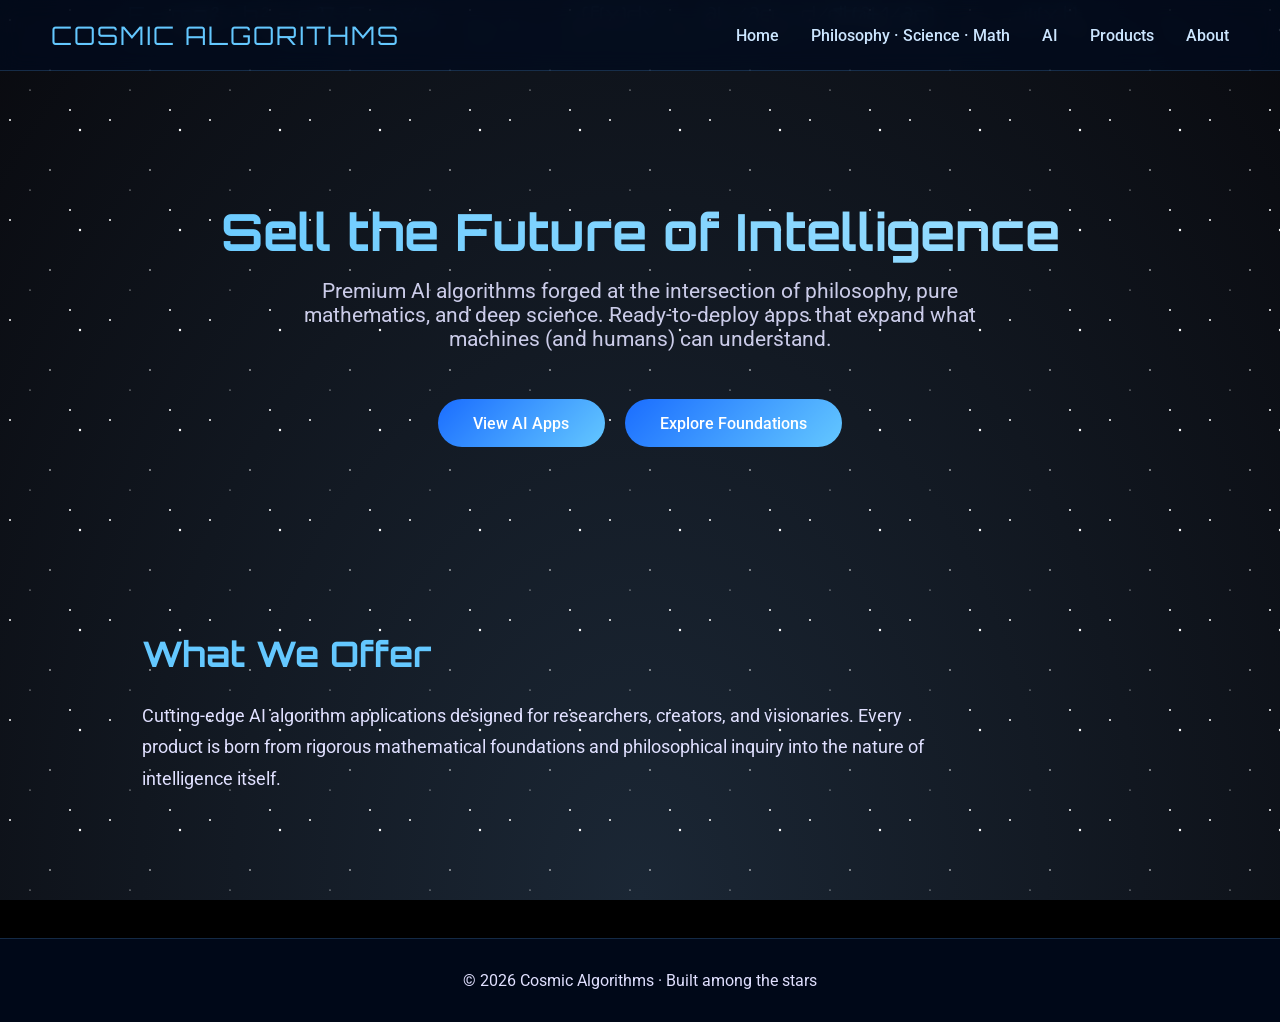
==== index.html @ b7fb08f2 "Create index.html" ====
<!DOCTYPE html>
<html lang="en">
<head>
<meta charset="UTF-8">
<meta name="viewport" content="width=device-width, initial-scale=1.0">
<title>Cosmic Algorithms | Home</title>
<style>
@import url('https://fonts.googleapis.com/css2?family=Orbitron:wght@400;700&family=Roboto:wght@300;400;500&display=swap');

* { margin: 0; padding: 0; box-sizing: border-box; }

body {
  font-family: 'Roboto', sans-serif;
  background: #000;
  color: #e0e0ff;
  overflow-x: hidden;
  min-height: 100vh;
}

/* Space background with stars + equations */
.space-bg {
  position: fixed;
  top: 0; left: 0;
  width: 100%; height: 100%;
  background: radial-gradient(ellipse at bottom, #1b2735 0%, #090a0f 100%);
  z-index: -2;
}

.stars {
  position: fixed;
  top: 0; left: 0;
  width: 100%; height: 100%;
  background: transparent url('data:image/svg+xml,<svg xmlns="http://www.w3.org/2000/svg" width="100" height="100"><circle cx="10" cy="20" r="1" fill="white"/><circle cx="50" cy="70" r="0.8" fill="white"/><circle cx="80" cy="30" r="1.2" fill="white"/><circle cx="30" cy="90" r="0.6" fill="white"/><circle cx="70" cy="10" r="1" fill="white"/></svg>') repeat;
  animation: twinkle 8s infinite;
  z-index: -1;
}

@keyframes twinkle {
  0%, 100% { opacity: 0.7; }
  50% { opacity: 1; }
}

.equation {
  position: fixed;
  color: rgba(100, 200, 255, 0.15);
  font-family: 'Orbitron', monospace;
  font-size: 1.4rem;
  pointer-events: none;
  z-index: -1;
  animation: float 20s infinite linear;
}

@keyframes float {
  0% { transform: translateY(100vh) rotate(0deg); }
  100% { transform: translateY(-100vh) rotate(360deg); }
}

nav {
  display: flex;
  justify-content: space-between;
  align-items: center;
  padding: 1.2rem 4%;
  background: rgba(0, 10, 30, 0.7);
  backdrop-filter: blur(10px);
  border-bottom: 1px solid rgba(100, 180, 255, 0.2);
  position: sticky;
  top: 0;
  z-index: 100;
}

.logo {
  font-family: 'Orbitron', sans-serif;
  font-size: 1.6rem;
  color: #64c8ff;
  text-decoration: none;
  letter-spacing: 2px;
}

.nav-links {
  display: flex;
  gap: 2rem;
  list-style: none;
}

.nav-links a {
  color: #cce6ff;
  text-decoration: none;
  font-weight: 500;
  transition: color 0.3s;
}

.nav-links a:hover {
  color: #64c8ff;
}

.hero {
  text-align: center;
  padding: 8rem 2rem 6rem;
}

.hero h1 {
  font-family: 'Orbitron', sans-serif;
  font-size: 3.2rem;
  margin-bottom: 1rem;
  background: linear-gradient(90deg, #64c8ff, #a0e0ff);
  -webkit-background-clip: text;
  -webkit-text-fill-color: transparent;
}

.hero p {
  font-size: 1.3rem;
  max-width: 700px;
  margin: 0 auto 2.5rem;
  opacity: 0.9;
}

.btn {
  display: inline-block;
  padding: 0.9rem 2.2rem;
  background: linear-gradient(135deg, #1a6dff, #64c8ff);
  color: white;
  text-decoration: none;
  border-radius: 50px;
  font-weight: 500;
  transition: transform 0.3s, box-shadow 0.3s;
  margin: 0.5rem;
}

.btn:hover {
  transform: translateY(-3px);
  box-shadow: 0 10px 25px rgba(100, 200, 255, 0.4);
}

.section {
  padding: 5rem 8%;
  max-width: 1200px;
  margin: 0 auto;
}

.section h2 {
  font-family: 'Orbitron', sans-serif;
  font-size: 2.2rem;
  margin-bottom: 1.5rem;
  color: #64c8ff;
}

footer {
  text-align: center;
  padding: 2rem;
  background: rgba(0, 10, 30, 0.8);
  border-top: 1px solid rgba(100, 180, 255, 0.2);
  margin-top: 4rem;
}
</style>
</head>
<body>

<div class="space-bg"></div>
<div class="stars"></div>

<!-- Floating equations -->
<div class="equation" style="left:10%; animation-delay:0s;">E = mc²</div>
<div class="equation" style="left:25%; animation-delay:3s;">∇·E = ρ/ε₀</div>
<div class="equation" style="left:45%; animation-delay:6s;">∫f(x)dx</div>
<div class="equation" style="left:65%; animation-delay:9s;">Σ n=1→∞</div>
<div class="equation" style="left:80%; animation-delay:12s;">ψ(x,t)</div>
<div class="equation" style="left:15%; animation-delay:15s;">a² + b² = c²</div>
<div class="equation" style="left:55%; animation-delay:18s;">∂L/∂q = d/dt(∂L/∂q̇)</div>

<nav>
  <a href="index.html" class="logo">COSMIC ALGORITHMS</a>
  <ul class="nav-links">
    <li><a href="index.html">Home</a></li>
    <li><a href="philosophy-science-math.html">Philosophy · Science · Math</a></li>
    <li><a href="ai.html">AI</a></li>
    <li><a href="products.html">Products</a></li>
    <li><a href="about.html">About</a></li>
  </ul>
</nav>

<section class="hero">
  <h1>Sell the Future of Intelligence</h1>
  <p>Premium AI algorithms forged at the intersection of philosophy, pure mathematics, and deep science. Ready-to-deploy apps that expand what machines (and humans) can understand.</p>
  <a href="products.html" class="btn">View AI Apps</a>
  <a href="philosophy-science-math.html" class="btn">Explore Foundations</a>
</section>

<section class="section">
  <h2>What We Offer</h2>
  <p style="font-size:1.15rem; line-height:1.7; max-width:800px;">
    Cutting-edge AI algorithm applications designed for researchers, creators, and visionaries. Every product is born from rigorous mathematical foundations and philosophical inquiry into the nature of intelligence itself.
  </p>
</section>

<footer>
  <p>© 2026 Cosmic Algorithms · Built among the stars</p>
</footer>

</body>
</html>
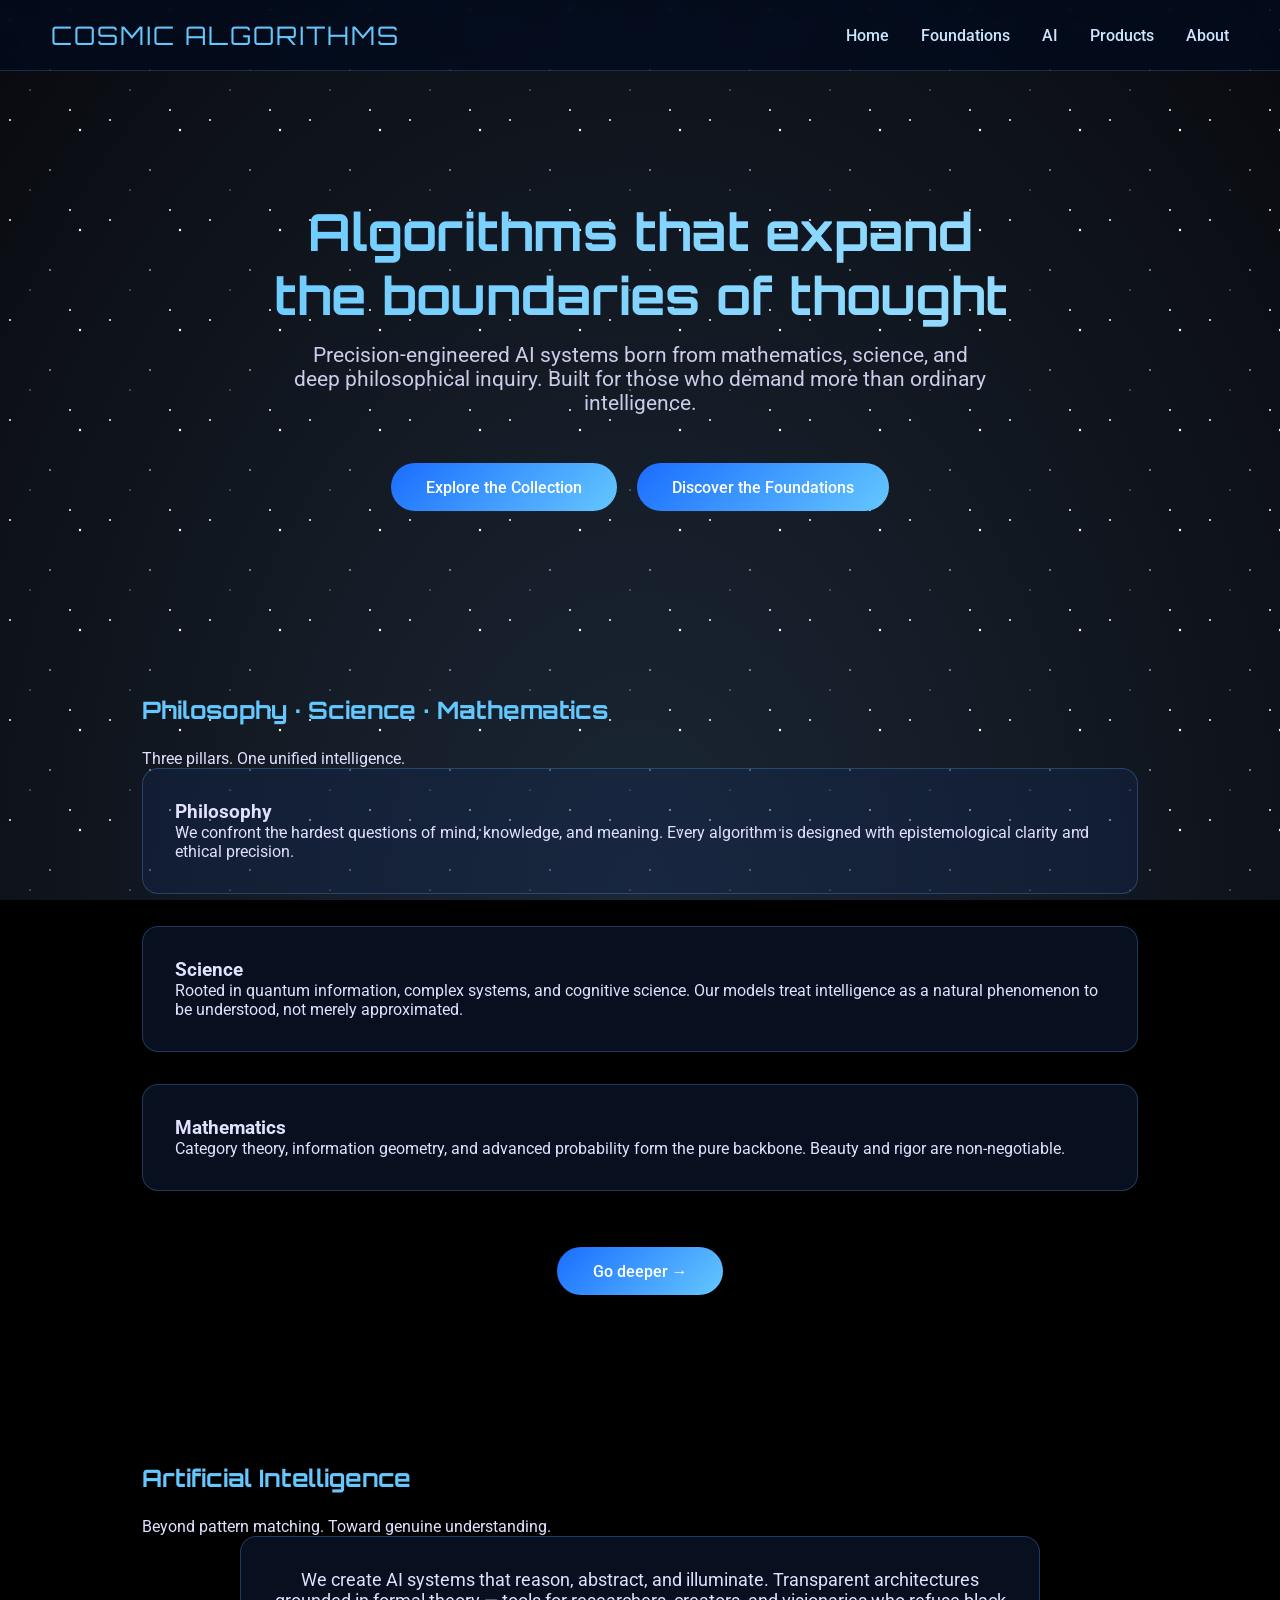
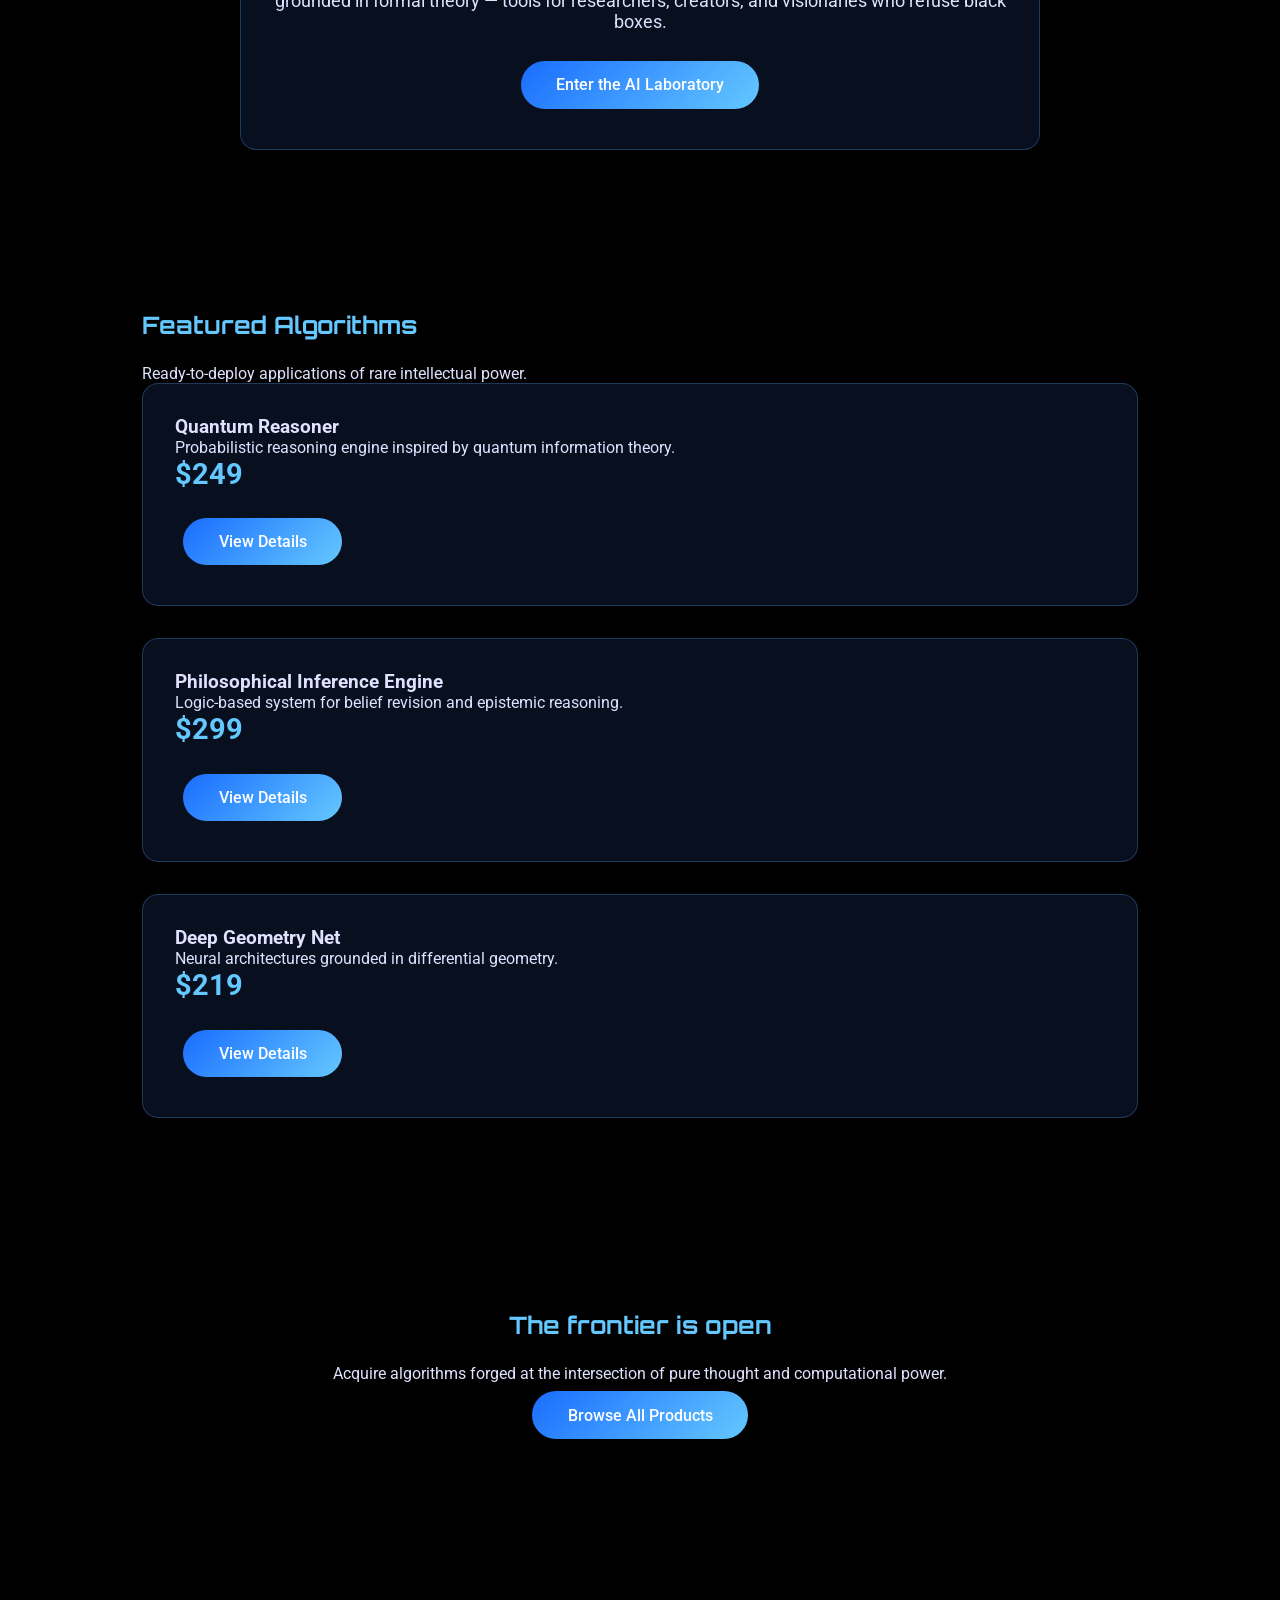
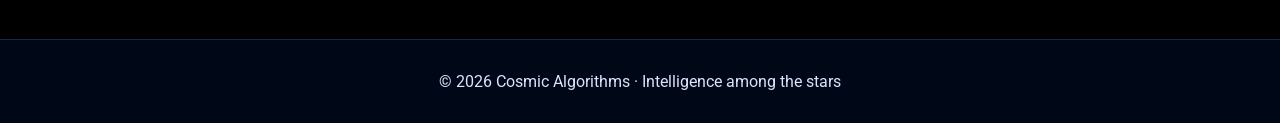
==== commit ce542ecf: "Update index.html" ====
--- a/index.html
+++ b/index.html
@@ -1,200 +1,105 @@
 <!DOCTYPE html>
 <html lang="en">
 <head>
-<meta charset="UTF-8">
-<meta name="viewport" content="width=device-width, initial-scale=1.0">
-<title>Cosmic Algorithms | Home</title>
-<style>
-@import url('https://fonts.googleapis.com/css2?family=Orbitron:wght@400;700&family=Roboto:wght@300;400;500&display=swap');
-
-* { margin: 0; padding: 0; box-sizing: border-box; }
-
-body {
-  font-family: 'Roboto', sans-serif;
-  background: #000;
-  color: #e0e0ff;
-  overflow-x: hidden;
-  min-height: 100vh;
-}
-
-/* Space background with stars + equations */
-.space-bg {
-  position: fixed;
-  top: 0; left: 0;
-  width: 100%; height: 100%;
-  background: radial-gradient(ellipse at bottom, #1b2735 0%, #090a0f 100%);
-  z-index: -2;
-}
-
-.stars {
-  position: fixed;
-  top: 0; left: 0;
-  width: 100%; height: 100%;
-  background: transparent url('data:image/svg+xml,<svg xmlns="http://www.w3.org/2000/svg" width="100" height="100"><circle cx="10" cy="20" r="1" fill="white"/><circle cx="50" cy="70" r="0.8" fill="white"/><circle cx="80" cy="30" r="1.2" fill="white"/><circle cx="30" cy="90" r="0.6" fill="white"/><circle cx="70" cy="10" r="1" fill="white"/></svg>') repeat;
-  animation: twinkle 8s infinite;
-  z-index: -1;
-}
-
-@keyframes twinkle {
-  0%, 100% { opacity: 0.7; }
-  50% { opacity: 1; }
-}
-
-.equation {
-  position: fixed;
-  color: rgba(100, 200, 255, 0.15);
-  font-family: 'Orbitron', monospace;
-  font-size: 1.4rem;
-  pointer-events: none;
-  z-index: -1;
-  animation: float 20s infinite linear;
-}
-
-@keyframes float {
-  0% { transform: translateY(100vh) rotate(0deg); }
-  100% { transform: translateY(-100vh) rotate(360deg); }
-}
-
-nav {
-  display: flex;
-  justify-content: space-between;
-  align-items: center;
-  padding: 1.2rem 4%;
-  background: rgba(0, 10, 30, 0.7);
-  backdrop-filter: blur(10px);
-  border-bottom: 1px solid rgba(100, 180, 255, 0.2);
-  position: sticky;
-  top: 0;
-  z-index: 100;
-}
-
-.logo {
-  font-family: 'Orbitron', sans-serif;
-  font-size: 1.6rem;
-  color: #64c8ff;
-  text-decoration: none;
-  letter-spacing: 2px;
-}
-
-.nav-links {
-  display: flex;
-  gap: 2rem;
-  list-style: none;
-}
-
-.nav-links a {
-  color: #cce6ff;
-  text-decoration: none;
-  font-weight: 500;
-  transition: color 0.3s;
-}
-
-.nav-links a:hover {
-  color: #64c8ff;
-}
-
-.hero {
-  text-align: center;
-  padding: 8rem 2rem 6rem;
-}
-
-.hero h1 {
-  font-family: 'Orbitron', sans-serif;
-  font-size: 3.2rem;
-  margin-bottom: 1rem;
-  background: linear-gradient(90deg, #64c8ff, #a0e0ff);
-  -webkit-background-clip: text;
-  -webkit-text-fill-color: transparent;
-}
-
-.hero p {
-  font-size: 1.3rem;
-  max-width: 700px;
-  margin: 0 auto 2.5rem;
-  opacity: 0.9;
-}
-
-.btn {
-  display: inline-block;
-  padding: 0.9rem 2.2rem;
-  background: linear-gradient(135deg, #1a6dff, #64c8ff);
-  color: white;
-  text-decoration: none;
-  border-radius: 50px;
-  font-weight: 500;
-  transition: transform 0.3s, box-shadow 0.3s;
-  margin: 0.5rem;
-}
-
-.btn:hover {
-  transform: translateY(-3px);
-  box-shadow: 0 10px 25px rgba(100, 200, 255, 0.4);
-}
-
-.section {
-  padding: 5rem 8%;
-  max-width: 1200px;
-  margin: 0 auto;
-}
-
-.section h2 {
-  font-family: 'Orbitron', sans-serif;
-  font-size: 2.2rem;
-  margin-bottom: 1.5rem;
-  color: #64c8ff;
-}
-
-footer {
-  text-align: center;
-  padding: 2rem;
-  background: rgba(0, 10, 30, 0.8);
-  border-top: 1px solid rgba(100, 180, 255, 0.2);
-  margin-top: 4rem;
-}
-</style>
+  <meta charset="UTF-8">
+  <meta name="viewport" content="width=device-width, initial-scale=1.0">
+  <title>Cosmic Algorithms | Intelligence Beyond Limits</title>
+  <link rel="stylesheet" href="style.css">
+  <script src="script.js" defer></script>
 </head>
 <body>
+  <div class="space-bg"></div>
+  <div class="stars"></div>
 
-<div class="space-bg"></div>
-<div class="stars"></div>
+  <nav>
+    <a href="index.html" class="logo">COSMIC ALGORITHMS</a>
+    <ul class="nav-links">
+      <li><a href="index.html">Home</a></li>
+      <li><a href="philosophy-science-math.html">Foundations</a></li>
+      <li><a href="ai.html">AI</a></li>
+      <li><a href="products.html">Products</a></li>
+      <li><a href="about.html">About</a></li>
+    </ul>
+  </nav>
 
-<!-- Floating equations -->
-<div class="equation" style="left:10%; animation-delay:0s;">E = mc²</div>
-<div class="equation" style="left:25%; animation-delay:3s;">∇·E = ρ/ε₀</div>
-<div class="equation" style="left:45%; animation-delay:6s;">∫f(x)dx</div>
-<div class="equation" style="left:65%; animation-delay:9s;">Σ n=1→∞</div>
-<div class="equation" style="left:80%; animation-delay:12s;">ψ(x,t)</div>
-<div class="equation" style="left:15%; animation-delay:15s;">a² + b² = c²</div>
-<div class="equation" style="left:55%; animation-delay:18s;">∂L/∂q = d/dt(∂L/∂q̇)</div>
+  <!-- HERO -->
+  <section class="hero">
+    <h1>Algorithms that expand<br>the boundaries of thought</h1>
+    <p>Precision-engineered AI systems born from mathematics, science, and deep philosophical inquiry. Built for those who demand more than ordinary intelligence.</p>
+    <div>
+      <a href="products.html" class="btn">Explore the Collection</a>
+      <a href="#foundations" class="btn btn-outline">Discover the Foundations</a>
+    </div>
+  </section>
 
-<nav>
-  <a href="index.html" class="logo">COSMIC ALGORITHMS</a>
-  <ul class="nav-links">
-    <li><a href="index.html">Home</a></li>
-    <li><a href="philosophy-science-math.html">Philosophy · Science · Math</a></li>
-    <li><a href="ai.html">AI</a></li>
-    <li><a href="products.html">Products</a></li>
-    <li><a href="about.html">About</a></li>
-  </ul>
-</nav>
+  <!-- FOUNDATIONS PREVIEW -->
+  <section class="section" id="foundations">
+    <h2 class="section-title">Philosophy · Science · Mathematics</h2>
+    <p class="section-subtitle">Three pillars. One unified intelligence.</p>
+    <div class="grid">
+      <div class="card">
+        <h3>Philosophy</h3>
+        <p>We confront the hardest questions of mind, knowledge, and meaning. Every algorithm is designed with epistemological clarity and ethical precision.</p>
+      </div>
+      <div class="card">
+        <h3>Science</h3>
+        <p>Rooted in quantum information, complex systems, and cognitive science. Our models treat intelligence as a natural phenomenon to be understood, not merely approximated.</p>
+      </div>
+      <div class="card">
+        <h3>Mathematics</h3>
+        <p>Category theory, information geometry, and advanced probability form the pure backbone. Beauty and rigor are non-negotiable.</p>
+      </div>
+    </div>
+    <div style="text-align:center; margin-top:3rem;">
+      <a href="philosophy-science-math.html" class="btn btn-outline">Go deeper →</a>
+    </div>
+  </section>
 
-<section class="hero">
-  <h1>Sell the Future of Intelligence</h1>
-  <p>Premium AI algorithms forged at the intersection of philosophy, pure mathematics, and deep science. Ready-to-deploy apps that expand what machines (and humans) can understand.</p>
-  <a href="products.html" class="btn">View AI Apps</a>
-  <a href="philosophy-science-math.html" class="btn">Explore Foundations</a>
-</section>
+  <!-- AI PREVIEW -->
+  <section class="section">
+    <h2 class="section-title">Artificial Intelligence</h2>
+    <p class="section-subtitle">Beyond pattern matching. Toward genuine understanding.</p>
+    <div class="card" style="max-width:800px; margin:0 auto; text-align:center;">
+      <p style="font-size:1.15rem;">We create AI systems that reason, abstract, and illuminate. Transparent architectures grounded in formal theory — tools for researchers, creators, and visionaries who refuse black boxes.</p>
+      <a href="ai.html" class="btn" style="margin-top:1.8rem;">Enter the AI Laboratory</a>
+    </div>
+  </section>
 
-<section class="section">
-  <h2>What We Offer</h2>
-  <p style="font-size:1.15rem; line-height:1.7; max-width:800px;">
-    Cutting-edge AI algorithm applications designed for researchers, creators, and visionaries. Every product is born from rigorous mathematical foundations and philosophical inquiry into the nature of intelligence itself.
-  </p>
-</section>
+  <!-- FEATURED PRODUCTS -->
+  <section class="section">
+    <h2 class="section-title">Featured Algorithms</h2>
+    <p class="section-subtitle">Ready-to-deploy applications of rare intellectual power.</p>
+    <div class="grid">
+      <div class="card">
+        <h3>Quantum Reasoner</h3>
+        <p>Probabilistic reasoning engine inspired by quantum information theory.</p>
+        <div class="price">$249</div>
+        <a href="products.html" class="btn">View Details</a>
+      </div>
+      <div class="card">
+        <h3>Philosophical Inference Engine</h3>
+        <p>Logic-based system for belief revision and epistemic reasoning.</p>
+        <div class="price">$299</div>
+        <a href="products.html" class="btn">View Details</a>
+      </div>
+      <div class="card">
+        <h3>Deep Geometry Net</h3>
+        <p>Neural architectures grounded in differential geometry.</p>
+        <div class="price">$219</div>
+        <a href="products.html" class="btn">View Details</a>
+      </div>
+    </div>
+  </section>
 
-<footer>
-  <p>© 2026 Cosmic Algorithms · Built among the stars</p>
-</footer>
+  <!-- FINAL CTA -->
+  <section class="section" style="text-align:center; padding-bottom:8rem;">
+    <h2 class="section-title">The frontier is open</h2>
+    <p class="section-subtitle">Acquire algorithms forged at the intersection of pure thought and computational power.</p>
+    <a href="products.html" class="btn">Browse All Products</a>
+  </section>
 
+  <footer>
+    <p>© 2026 Cosmic Algorithms · Intelligence among the stars</p>
+  </footer>
 </body>
 </html>
--- a/style.css
+++ b/style.css
@@ -0,0 +1,198 @@
+@import url('https://fonts.googleapis.com/css2?family=Orbitron:wght@400;700&family=Roboto:wght@300;400;500&display=swap');
+
+* {
+  margin: 0;
+  padding: 0;
+  box-sizing: border-box;
+}
+
+body {
+  font-family: 'Roboto', sans-serif;
+  background: #000;
+  color: #e0e0ff;
+  min-height: 100vh;
+  overflow-x: hidden;
+}
+
+/* Space background */
+.space-bg {
+  position: fixed;
+  top: 0; left: 0;
+  width: 100%; height: 100%;
+  background: radial-gradient(ellipse at bottom, #1b2735 0%, #090a0f 100%);
+  z-index: -2;
+}
+
+.stars {
+  position: fixed;
+  top: 0; left: 0;
+  width: 100%; height: 100%;
+  background: transparent url('data:image/svg+xml,<svg xmlns="http://www.w3.org/2000/svg" width="100" height="100"><circle cx="10" cy="20" r="1" fill="white"/><circle cx="50" cy="70" r="0.8" fill="white"/><circle cx="80" cy="30" r="1.2" fill="white"/><circle cx="30" cy="90" r="0.6" fill="white"/><circle cx="70" cy="10" r="1" fill="white"/></svg>') repeat;
+  animation: twinkle 8s infinite;
+  z-index: -1;
+}
+
+@keyframes twinkle {
+  0%, 100% { opacity: 0.7; }
+  50% { opacity: 1; }
+}
+
+/* Floating math equations */
+.equation {
+  position: fixed;
+  color: rgba(100, 200, 255, 0.15);
+  font-family: 'Orbitron', monospace;
+  font-size: 1.4rem;
+  pointer-events: none;
+  z-index: -1;
+  animation: float 22s infinite linear;
+}
+
+@keyframes float {
+  0% { transform: translateY(100vh) rotate(0deg); }
+  100% { transform: translateY(-100vh) rotate(360deg); }
+}
+
+/* Navigation */
+nav {
+  display: flex;
+  justify-content: space-between;
+  align-items: center;
+  padding: 1.2rem 4%;
+  background: rgba(0, 10, 30, 0.7);
+  backdrop-filter: blur(10px);
+  border-bottom: 1px solid rgba(100, 180, 255, 0.2);
+  position: sticky;
+  top: 0;
+  z-index: 100;
+}
+
+.logo {
+  font-family: 'Orbitron', sans-serif;
+  font-size: 1.6rem;
+  color: #64c8ff;
+  text-decoration: none;
+  letter-spacing: 2px;
+}
+
+.nav-links {
+  display: flex;
+  gap: 2rem;
+  list-style: none;
+}
+
+.nav-links a {
+  color: #cce6ff;
+  text-decoration: none;
+  font-weight: 500;
+  transition: color 0.3s;
+}
+
+.nav-links a:hover {
+  color: #64c8ff;
+}
+
+/* Hero */
+.hero {
+  text-align: center;
+  padding: 8rem 2rem 6rem;
+}
+
+.hero h1 {
+  font-family: 'Orbitron', sans-serif;
+  font-size: 3.2rem;
+  margin-bottom: 1rem;
+  background: linear-gradient(90deg, #64c8ff, #a0e0ff);
+  -webkit-background-clip: text;
+  -webkit-text-fill-color: transparent;
+}
+
+.hero p {
+  font-size: 1.3rem;
+  max-width: 700px;
+  margin: 0 auto 2.5rem;
+  opacity: 0.9;
+}
+
+/* Buttons */
+.btn {
+  display: inline-block;
+  padding: 0.9rem 2.2rem;
+  background: linear-gradient(135deg, #1a6dff, #64c8ff);
+  color: white;
+  text-decoration: none;
+  border-radius: 50px;
+  font-weight: 500;
+  transition: transform 0.3s, box-shadow 0.3s;
+  margin: 0.5rem;
+}
+
+.btn:hover {
+  transform: translateY(-3px);
+  box-shadow: 0 10px 25px rgba(100, 200, 255, 0.4);
+}
+
+/* Sections */
+.section {
+  padding: 5rem 8%;
+  max-width: 1200px;
+  margin: 0 auto;
+}
+
+.section h1, .section h2 {
+  font-family: 'Orbitron', sans-serif;
+  color: #64c8ff;
+  margin-bottom: 1.5rem;
+}
+
+.section h1 {
+  font-size: 2.8rem;
+}
+
+/* Cards */
+.card, .product-card {
+  background: rgba(20, 40, 80, 0.4);
+  border: 1px solid rgba(100, 180, 255, 0.25);
+  border-radius: 16px;
+  padding: 2rem;
+  margin-bottom: 2rem;
+  transition: transform 0.3s, box-shadow 0.3s;
+}
+
+.product-card:hover {
+  transform: translateY(-8px);
+  box-shadow: 0 15px 40px rgba(100, 200, 255, 0.25);
+}
+
+.products {
+  display: grid;
+  grid-template-columns: repeat(auto-fit, minmax(300px, 1fr));
+  gap: 2rem;
+}
+
+.price {
+  font-size: 1.8rem;
+  font-weight: 700;
+  color: #64c8ff;
+  margin-bottom: 1.2rem;
+}
+
+/* Footer */
+footer {
+  text-align: center;
+  padding: 2rem;
+  background: rgba(0, 10, 30, 0.8);
+  border-top: 1px solid rgba(100, 180, 255, 0.2);
+  margin-top: 4rem;
+}
+
+/* Mobile */
+@media (max-width: 768px) {
+  .nav-links {
+    gap: 1rem;
+    font-size: 0.9rem;
+  }
+  .hero h1 {
+    font-size: 2.2rem;
+  }
+}
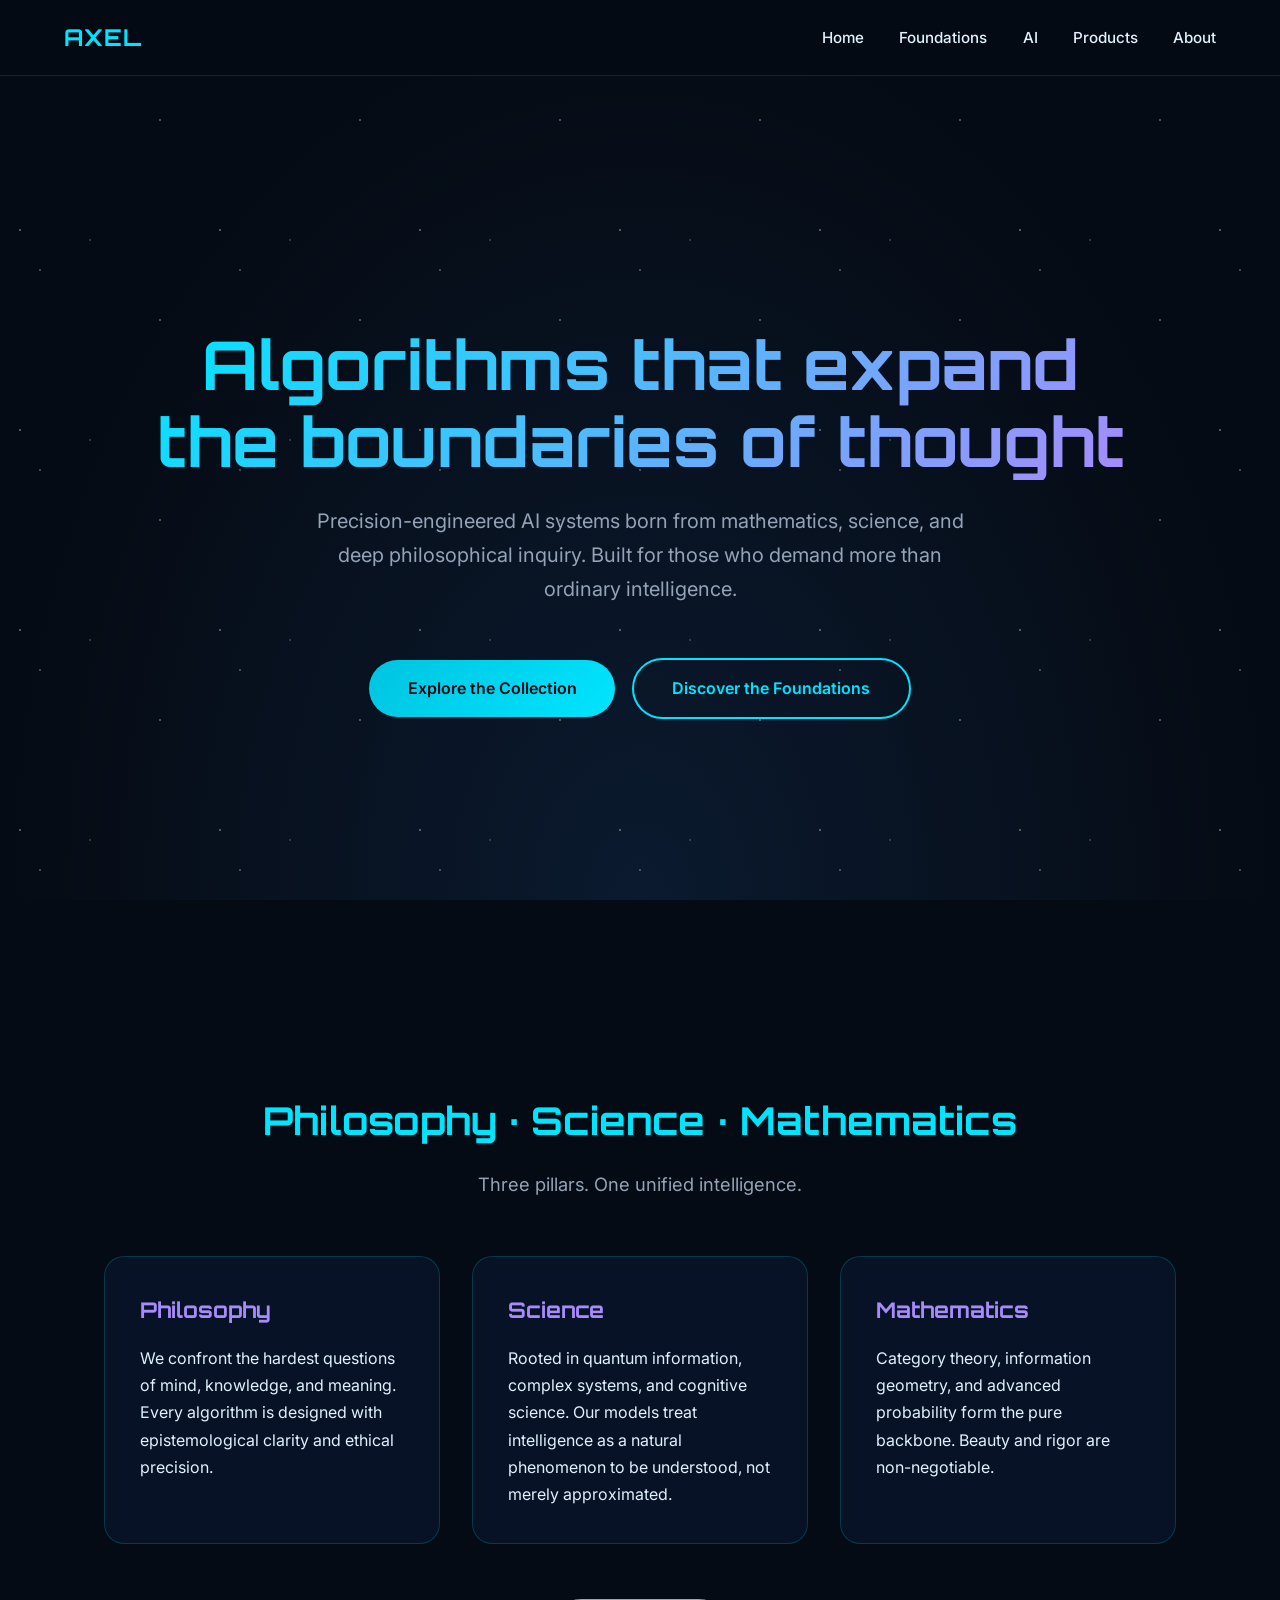
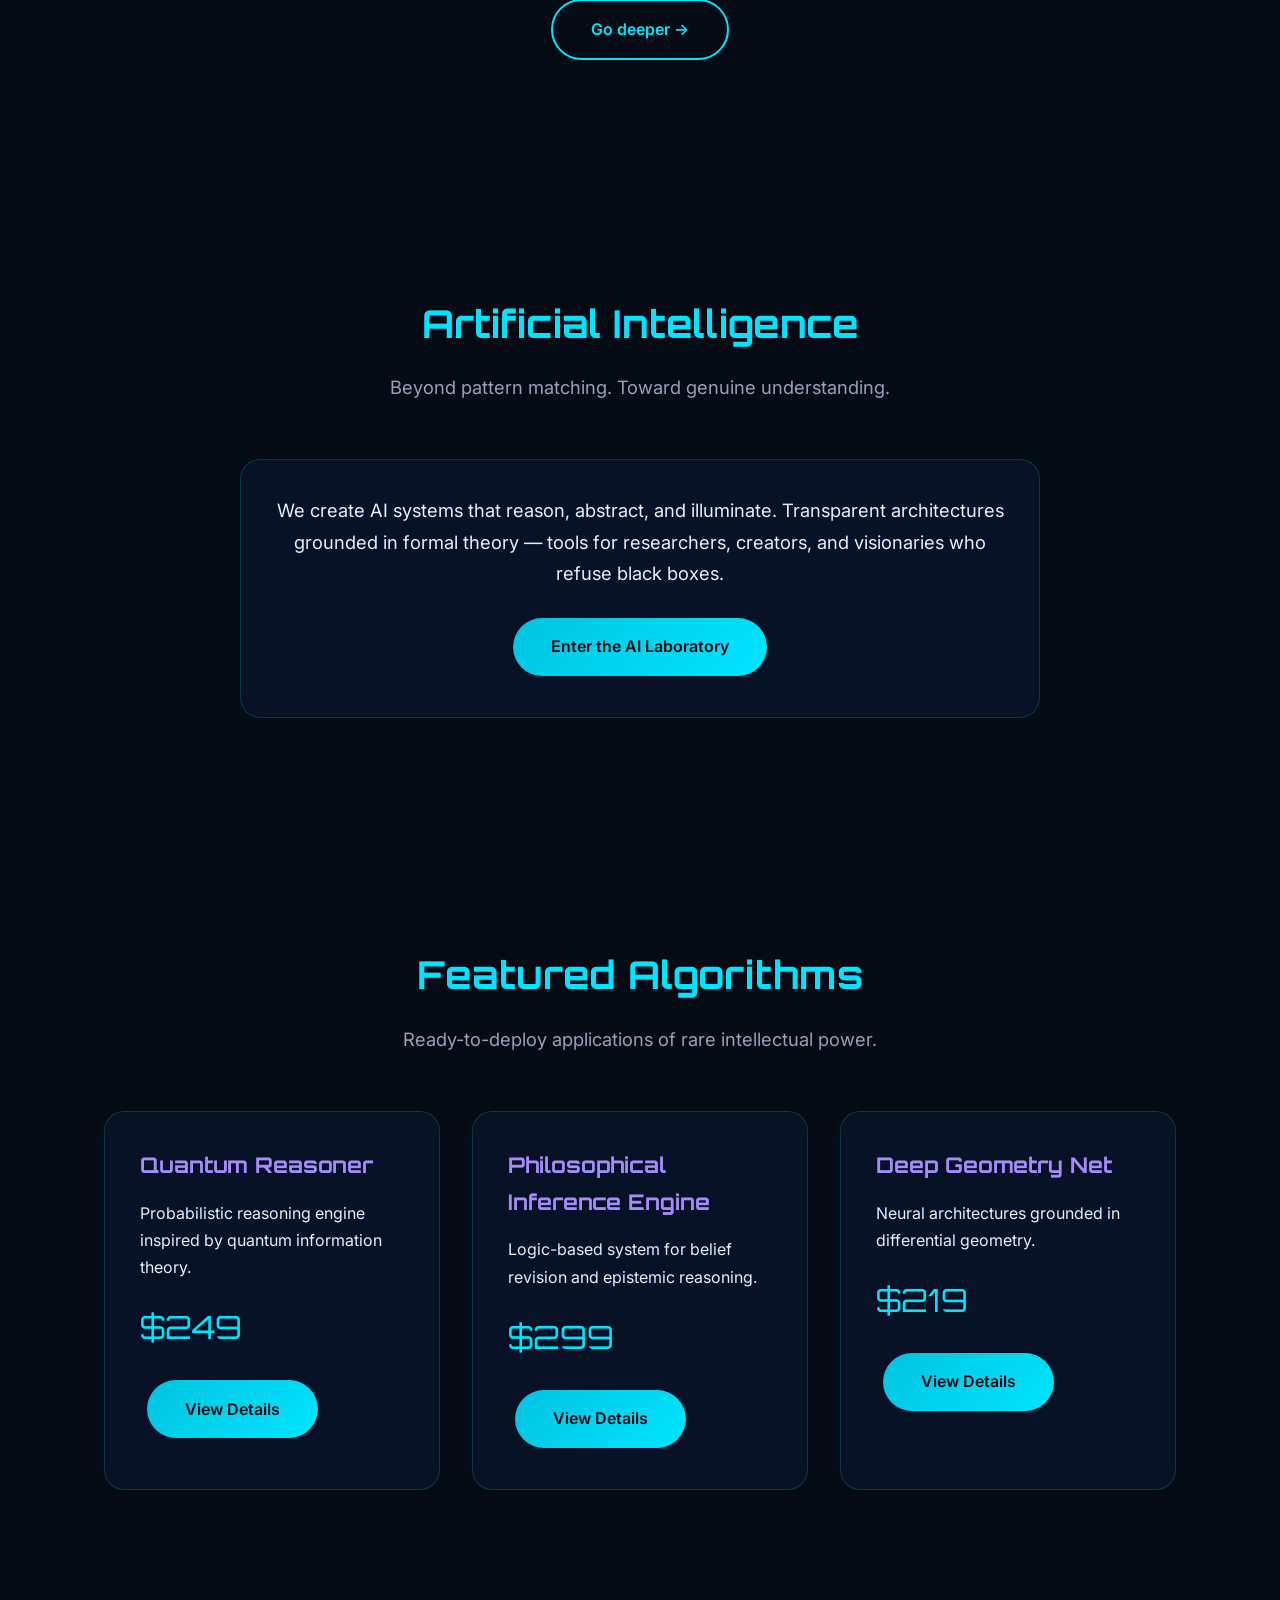
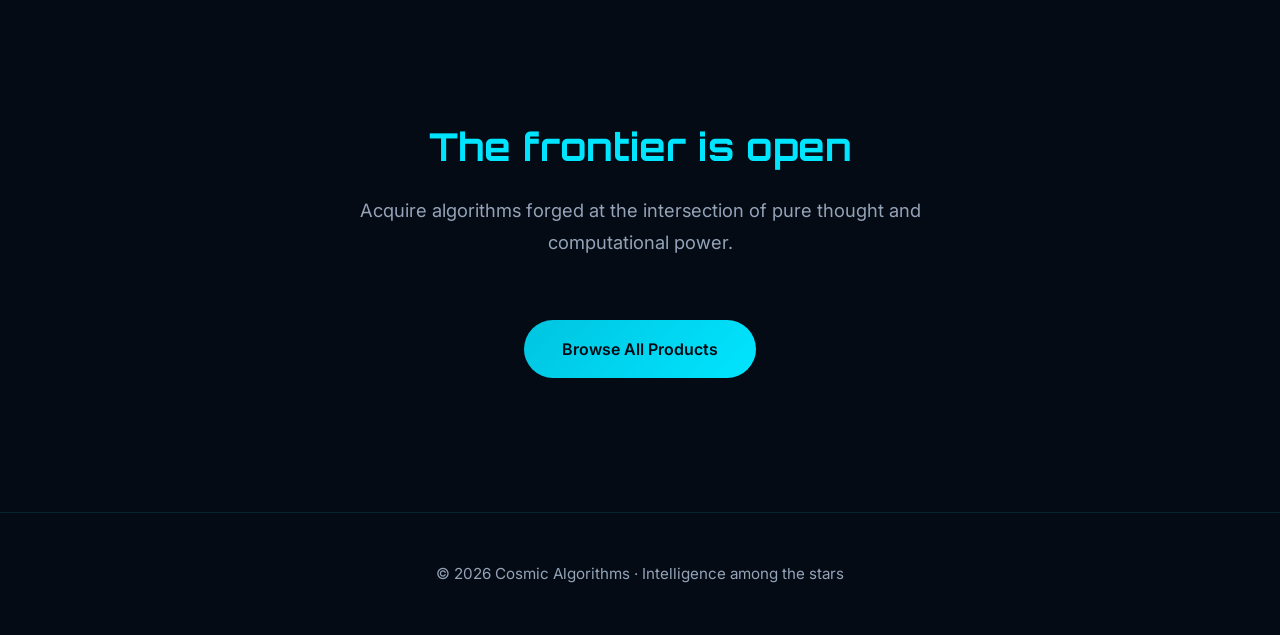
==== commit 86130582: "Update index.html" ====
--- a/index.html
+++ b/index.html
@@ -12,7 +12,7 @@
   <div class="stars"></div>
 
   <nav>
-    <a href="index.html" class="logo">COSMIC ALGORITHMS</a>
+    <a href="index.html" class="logo">AXEL</a>
     <ul class="nav-links">
       <li><a href="index.html">Home</a></li>
       <li><a href="philosophy-science-math.html">Foundations</a></li>
--- a/style.css
+++ b/style.css
@@ -1,4 +1,13 @@
-@import url('https://fonts.googleapis.com/css2?family=Orbitron:wght@400;700&family=Roboto:wght@300;400;500&display=swap');
+@import url('https://fonts.googleapis.com/css2?family=Orbitron:wght@500;700&family=Inter:wght@300;400;500;600&display=swap');
+
+:root {
+  --bg: #050B14;
+  --card: rgba(12, 24, 48, 0.65);
+  --cyan: #00E5FF;
+  --violet: #A78BFA;
+  --text: #E0F2FE;
+  --muted: #94A3B8;
+}
 
 * {
   margin: 0;
@@ -6,193 +15,237 @@
   box-sizing: border-box;
 }
 
+html {
+  scroll-behavior: smooth;
+}
+
 body {
-  font-family: 'Roboto', sans-serif;
-  background: #000;
-  color: #e0e0ff;
-  min-height: 100vh;
+  font-family: 'Inter', sans-serif;
+  background: var(--bg);
+  color: var(--text);
+  line-height: 1.7;
   overflow-x: hidden;
 }
 
 /* Space background */
 .space-bg {
   position: fixed;
-  top: 0; left: 0;
-  width: 100%; height: 100%;
-  background: radial-gradient(ellipse at bottom, #1b2735 0%, #090a0f 100%);
-  z-index: -2;
+  inset: 0;
+  background: radial-gradient(ellipse at bottom, #0B1A2F 0%, #050B14 70%);
+  z-index: -3;
 }
 
 .stars {
   position: fixed;
-  top: 0; left: 0;
-  width: 100%; height: 100%;
-  background: transparent url('data:image/svg+xml,<svg xmlns="http://www.w3.org/2000/svg" width="100" height="100"><circle cx="10" cy="20" r="1" fill="white"/><circle cx="50" cy="70" r="0.8" fill="white"/><circle cx="80" cy="30" r="1.2" fill="white"/><circle cx="30" cy="90" r="0.6" fill="white"/><circle cx="70" cy="10" r="1" fill="white"/></svg>') repeat;
-  animation: twinkle 8s infinite;
-  z-index: -1;
+  inset: 0;
+  background-image: 
+    radial-gradient(1.5px 1.5px at 20px 30px, white, transparent),
+    radial-gradient(1.5px 1.5px at 40px 70px, rgba(255,255,255,0.8), transparent),
+    radial-gradient(1px 1px at 90px 40px, white, transparent),
+    radial-gradient(1.5px 1.5px at 160px 120px, rgba(255,255,255,0.9), transparent);
+  background-size: 200px 200px;
+  animation: twinkle 12s infinite;
+  z-index: -2;
+  opacity: 0.6;
 }
 
 @keyframes twinkle {
-  0%, 100% { opacity: 0.7; }
-  50% { opacity: 1; }
-}
-
-/* Floating math equations */
+  0%, 100% { opacity: 0.5; }
+  50% { opacity: 0.8; }
+}
+
+/* Floating equations */
 .equation {
   position: fixed;
-  color: rgba(100, 200, 255, 0.15);
   font-family: 'Orbitron', monospace;
-  font-size: 1.4rem;
+  color: rgba(0, 229, 255, 0.12);
+  font-size: clamp(1rem, 2.5vw, 1.6rem);
   pointer-events: none;
   z-index: -1;
-  animation: float 22s infinite linear;
+  white-space: nowrap;
+  animation: float linear infinite;
 }
 
 @keyframes float {
-  0% { transform: translateY(100vh) rotate(0deg); }
-  100% { transform: translateY(-100vh) rotate(360deg); }
+  0% { transform: translateY(110vh) rotate(0deg); opacity: 0; }
+  10% { opacity: 1; }
+  90% { opacity: 1; }
+  100% { transform: translateY(-20vh) rotate(360deg); opacity: 0; }
 }
 
 /* Navigation */
 nav {
+  position: sticky;
+  top: 0;
+  z-index: 100;
   display: flex;
   justify-content: space-between;
   align-items: center;
-  padding: 1.2rem 4%;
-  background: rgba(0, 10, 30, 0.7);
-  backdrop-filter: blur(10px);
-  border-bottom: 1px solid rgba(100, 180, 255, 0.2);
-  position: sticky;
-  top: 0;
-  z-index: 100;
+  padding: 1.1rem 5%;
+  background: rgba(5, 11, 20, 0.85);
+  backdrop-filter: blur(16px);
+  border-bottom: 1px solid rgba(0, 229, 255, 0.15);
 }
 
 .logo {
   font-family: 'Orbitron', sans-serif;
-  font-size: 1.6rem;
-  color: #64c8ff;
+  font-size: 1.45rem;
+  font-weight: 700;
+  color: var(--cyan);
   text-decoration: none;
-  letter-spacing: 2px;
+  letter-spacing: 1px;
 }
 
 .nav-links {
   display: flex;
-  gap: 2rem;
+  gap: 2.2rem;
   list-style: none;
 }
 
 .nav-links a {
-  color: #cce6ff;
+  color: var(--text);
   text-decoration: none;
   font-weight: 500;
-  transition: color 0.3s;
+  font-size: 0.95rem;
+  transition: color 0.25s;
 }
 
 .nav-links a:hover {
-  color: #64c8ff;
+  color: var(--cyan);
 }
 
 /* Hero */
 .hero {
-  text-align: center;
-  padding: 8rem 2rem 6rem;
+  min-height: 100vh;
+  display: flex;
+  flex-direction: column;
+  justify-content: center;
+  align-items: center;
+  text-align: center;
+  padding: 0 1.5rem;
 }
 
 .hero h1 {
   font-family: 'Orbitron', sans-serif;
-  font-size: 3.2rem;
-  margin-bottom: 1rem;
-  background: linear-gradient(90deg, #64c8ff, #a0e0ff);
+  font-size: clamp(2.4rem, 6vw, 4.2rem);
+  font-weight: 700;
+  line-height: 1.15;
+  margin-bottom: 1.5rem;
+  background: linear-gradient(135deg, #00E5FF, #A78BFA);
   -webkit-background-clip: text;
   -webkit-text-fill-color: transparent;
 }
 
 .hero p {
-  font-size: 1.3rem;
-  max-width: 700px;
-  margin: 0 auto 2.5rem;
-  opacity: 0.9;
+  font-size: 1.25rem;
+  max-width: 680px;
+  color: var(--muted);
+  margin-bottom: 2.8rem;
 }
 
 /* Buttons */
 .btn {
   display: inline-block;
-  padding: 0.9rem 2.2rem;
-  background: linear-gradient(135deg, #1a6dff, #64c8ff);
-  color: white;
+  padding: 0.95rem 2.4rem;
+  background: linear-gradient(135deg, #00C4E0, #00E5FF);
+  color: #050B14;
+  font-weight: 600;
   text-decoration: none;
   border-radius: 50px;
-  font-weight: 500;
-  transition: transform 0.3s, box-shadow 0.3s;
-  margin: 0.5rem;
+  transition: all 0.3s ease;
+  margin: 0.4rem;
 }
 
 .btn:hover {
-  transform: translateY(-3px);
-  box-shadow: 0 10px 25px rgba(100, 200, 255, 0.4);
+  transform: translateY(-4px);
+  box-shadow: 0 12px 30px rgba(0, 229, 255, 0.35);
+}
+
+.btn-outline {
+  background: transparent;
+  border: 2px solid var(--cyan);
+  color: var(--cyan);
+}
+
+.btn-outline:hover {
+  background: rgba(0, 229, 255, 0.1);
 }
 
 /* Sections */
 .section {
-  padding: 5rem 8%;
+  padding: 7rem 5%;
   max-width: 1200px;
   margin: 0 auto;
 }
 
-.section h1, .section h2 {
-  font-family: 'Orbitron', sans-serif;
-  color: #64c8ff;
-  margin-bottom: 1.5rem;
-}
-
-.section h1 {
-  font-size: 2.8rem;
+.section-title {
+  font-family: 'Orbitron', sans-serif;
+  font-size: 2.4rem;
+  text-align: center;
+  margin-bottom: 1rem;
+  color: var(--cyan);
+}
+
+.section-subtitle {
+  text-align: center;
+  color: var(--muted);
+  max-width: 640px;
+  margin: 0 auto 3.5rem;
+  font-size: 1.15rem;
 }
 
 /* Cards */
-.card, .product-card {
-  background: rgba(20, 40, 80, 0.4);
-  border: 1px solid rgba(100, 180, 255, 0.25);
-  border-radius: 16px;
-  padding: 2rem;
-  margin-bottom: 2rem;
-  transition: transform 0.3s, box-shadow 0.3s;
-}
-
-.product-card:hover {
-  transform: translateY(-8px);
-  box-shadow: 0 15px 40px rgba(100, 200, 255, 0.25);
-}
-
-.products {
+.grid {
   display: grid;
   grid-template-columns: repeat(auto-fit, minmax(300px, 1fr));
   gap: 2rem;
 }
 
+.card {
+  background: var(--card);
+  border: 1px solid rgba(0, 229, 255, 0.18);
+  border-radius: 20px;
+  padding: 2.2rem;
+  transition: all 0.35s ease;
+  backdrop-filter: blur(8px);
+}
+
+.card:hover {
+  transform: translateY(-10px);
+  border-color: rgba(0, 229, 255, 0.4);
+  box-shadow: 0 20px 40px rgba(0, 0, 0, 0.4);
+}
+
+.card h3 {
+  font-family: 'Orbitron', sans-serif;
+  font-size: 1.35rem;
+  color: var(--violet);
+  margin-bottom: 1rem;
+}
+
 .price {
-  font-size: 1.8rem;
-  font-weight: 700;
-  color: #64c8ff;
-  margin-bottom: 1.2rem;
+  font-family: 'Orbitron', sans-serif;
+  font-size: 2rem;
+  color: var(--cyan);
+  margin: 1.2rem 0;
 }
 
 /* Footer */
 footer {
   text-align: center;
-  padding: 2rem;
-  background: rgba(0, 10, 30, 0.8);
-  border-top: 1px solid rgba(100, 180, 255, 0.2);
-  margin-top: 4rem;
+  padding: 3rem 1rem;
+  border-top: 1px solid rgba(0, 229, 255, 0.12);
+  color: var(--muted);
+  font-size: 0.95rem;
 }
 
 /* Mobile */
 @media (max-width: 768px) {
   .nav-links {
-    gap: 1rem;
-    font-size: 0.9rem;
+    gap: 1.2rem;
+    font-size: 0.85rem;
   }
-  .hero h1 {
-    font-size: 2.2rem;
+  .section {
+    padding: 5rem 1.5rem;
   }
 }
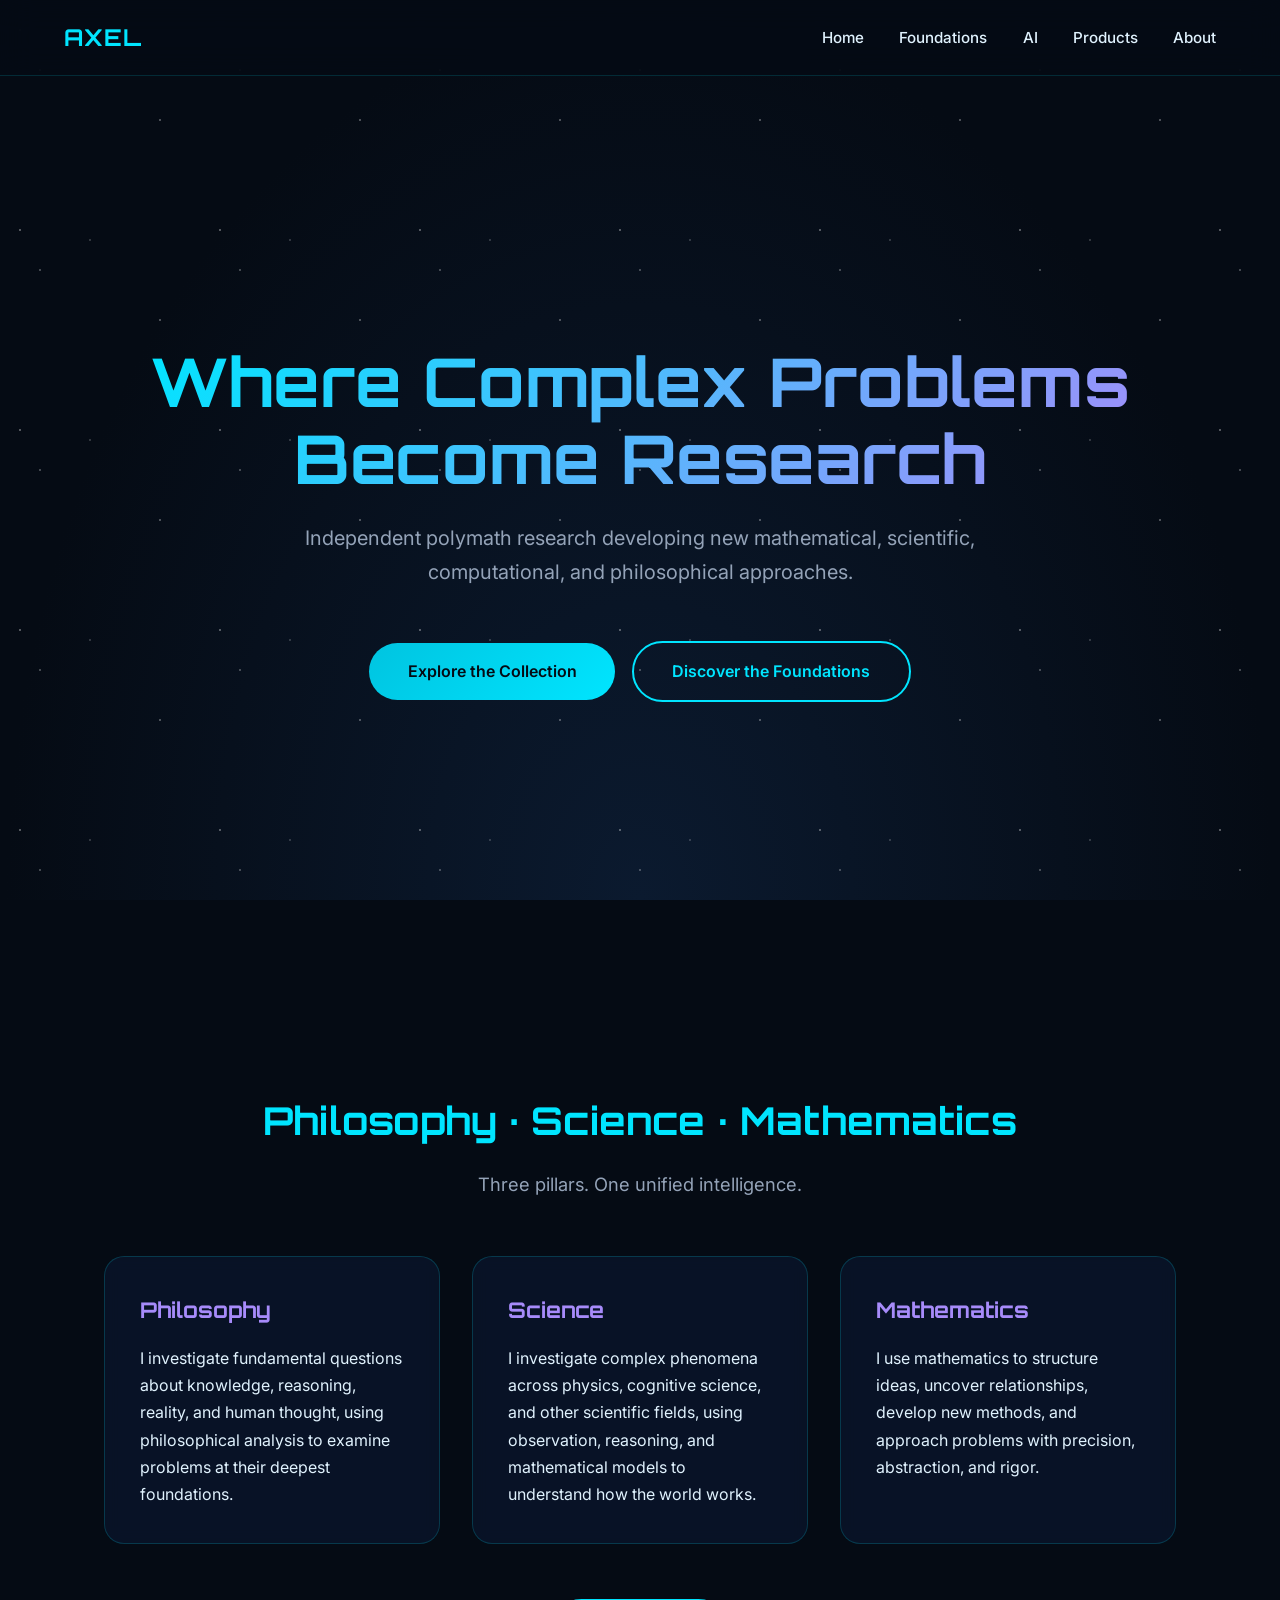
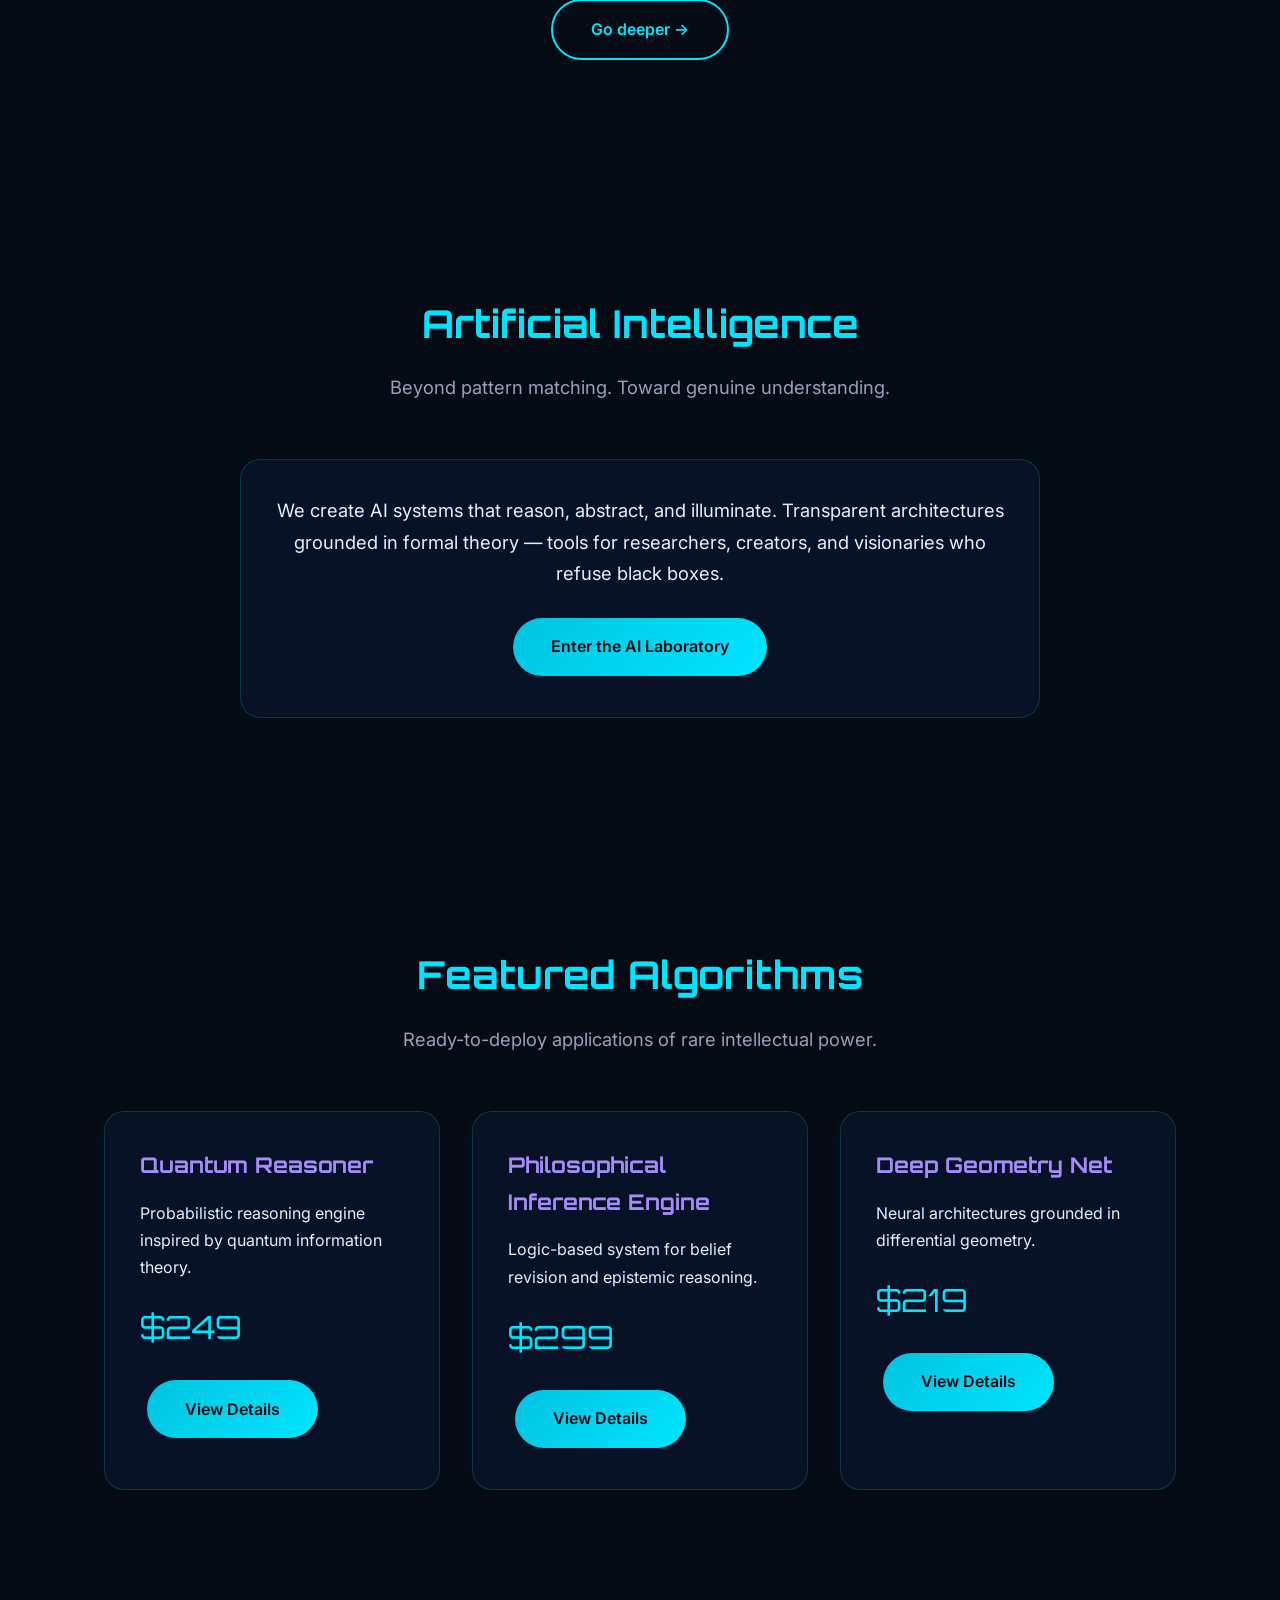
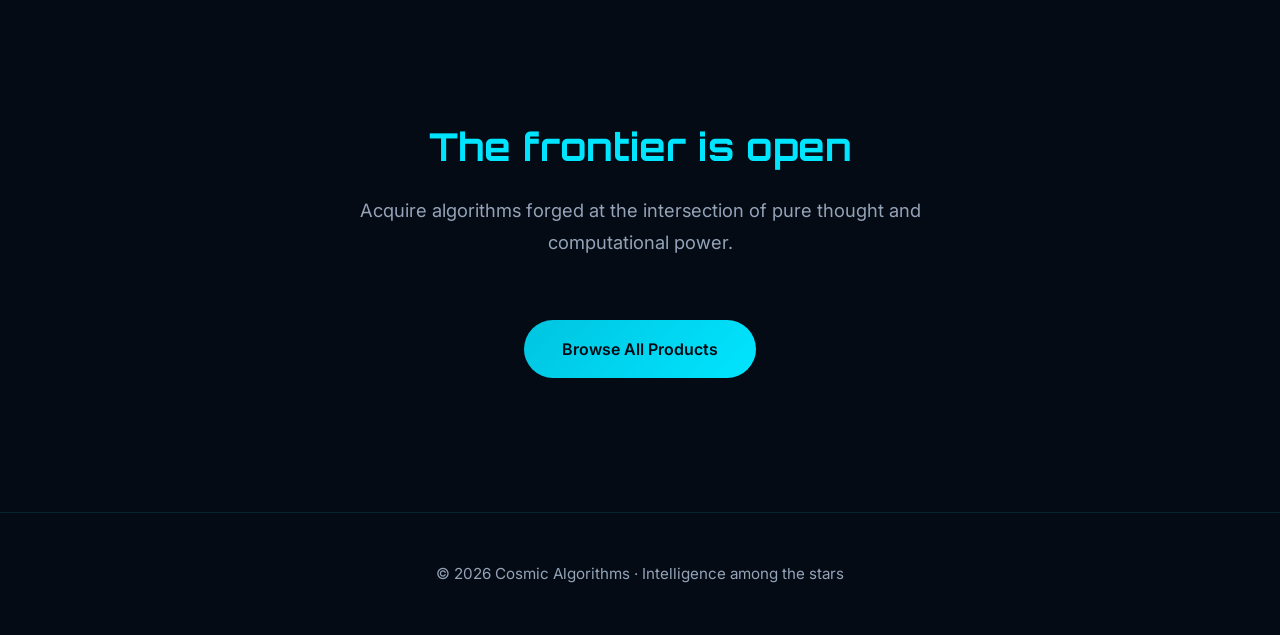
==== commit 0a4aaf0c: "Update index.html" ====
--- a/index.html
+++ b/index.html
@@ -24,8 +24,8 @@
 
   <!-- HERO -->
   <section class="hero">
-    <h1>Algorithms that expand<br>the boundaries of thought</h1>
-    <p>Precision-engineered AI systems born from mathematics, science, and deep philosophical inquiry. Built for those who demand more than ordinary intelligence.</p>
+    <h1>Where Complex Problems<br>Become Research</h1>
+    <p>Independent polymath research developing new mathematical, scientific, computational, and philosophical approaches.</p>
     <div>
       <a href="products.html" class="btn">Explore the Collection</a>
       <a href="#foundations" class="btn btn-outline">Discover the Foundations</a>
@@ -39,15 +39,15 @@
     <div class="grid">
       <div class="card">
         <h3>Philosophy</h3>
-        <p>We confront the hardest questions of mind, knowledge, and meaning. Every algorithm is designed with epistemological clarity and ethical precision.</p>
+        <p>I investigate fundamental questions about knowledge, reasoning, reality, and human thought, using philosophical analysis to examine problems at their deepest foundations.</p>
       </div>
       <div class="card">
         <h3>Science</h3>
-        <p>Rooted in quantum information, complex systems, and cognitive science. Our models treat intelligence as a natural phenomenon to be understood, not merely approximated.</p>
+        <p>I investigate complex phenomena across physics, cognitive science, and other scientific fields, using observation, reasoning, and mathematical models to understand how the world works.</p>
       </div>
       <div class="card">
         <h3>Mathematics</h3>
-        <p>Category theory, information geometry, and advanced probability form the pure backbone. Beauty and rigor are non-negotiable.</p>
+        <p>I use mathematics to structure ideas, uncover relationships, develop new methods, and approach problems with precision, abstraction, and rigor.</p>
       </div>
     </div>
     <div style="text-align:center; margin-top:3rem;">
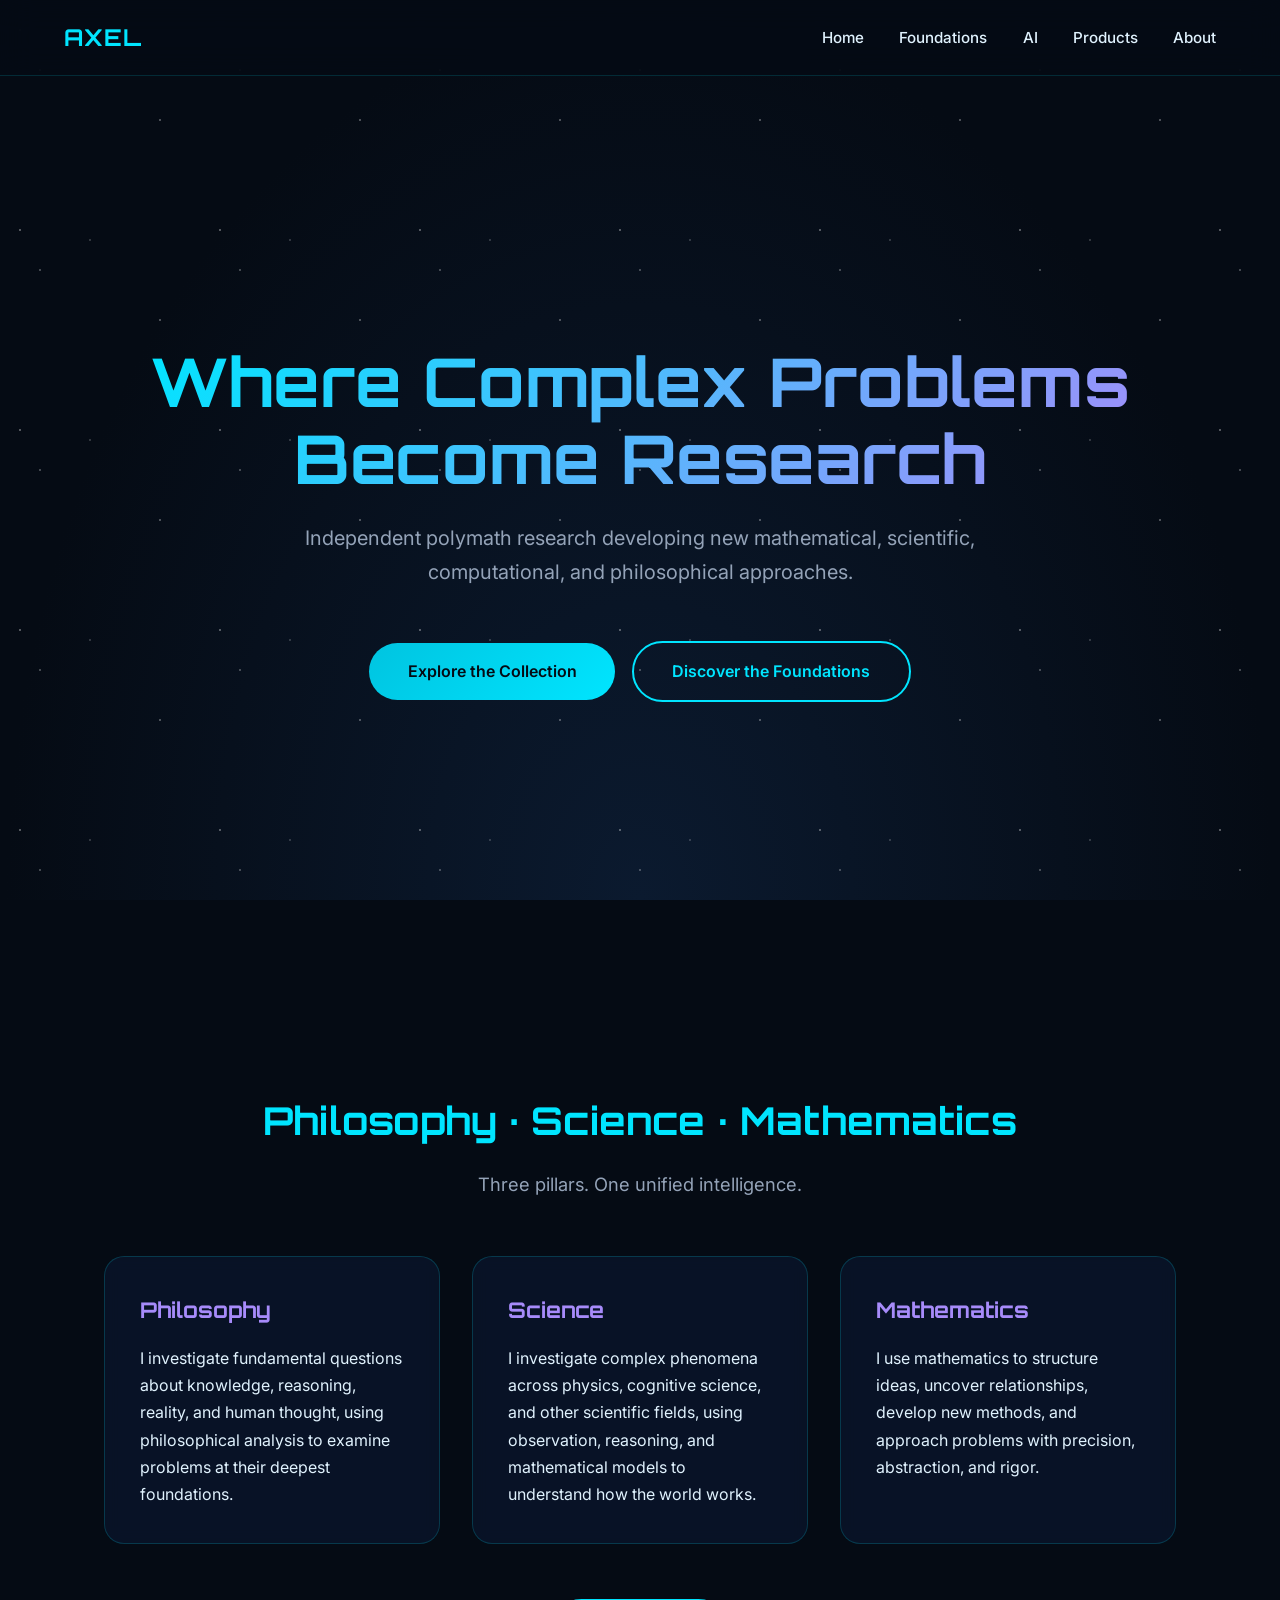
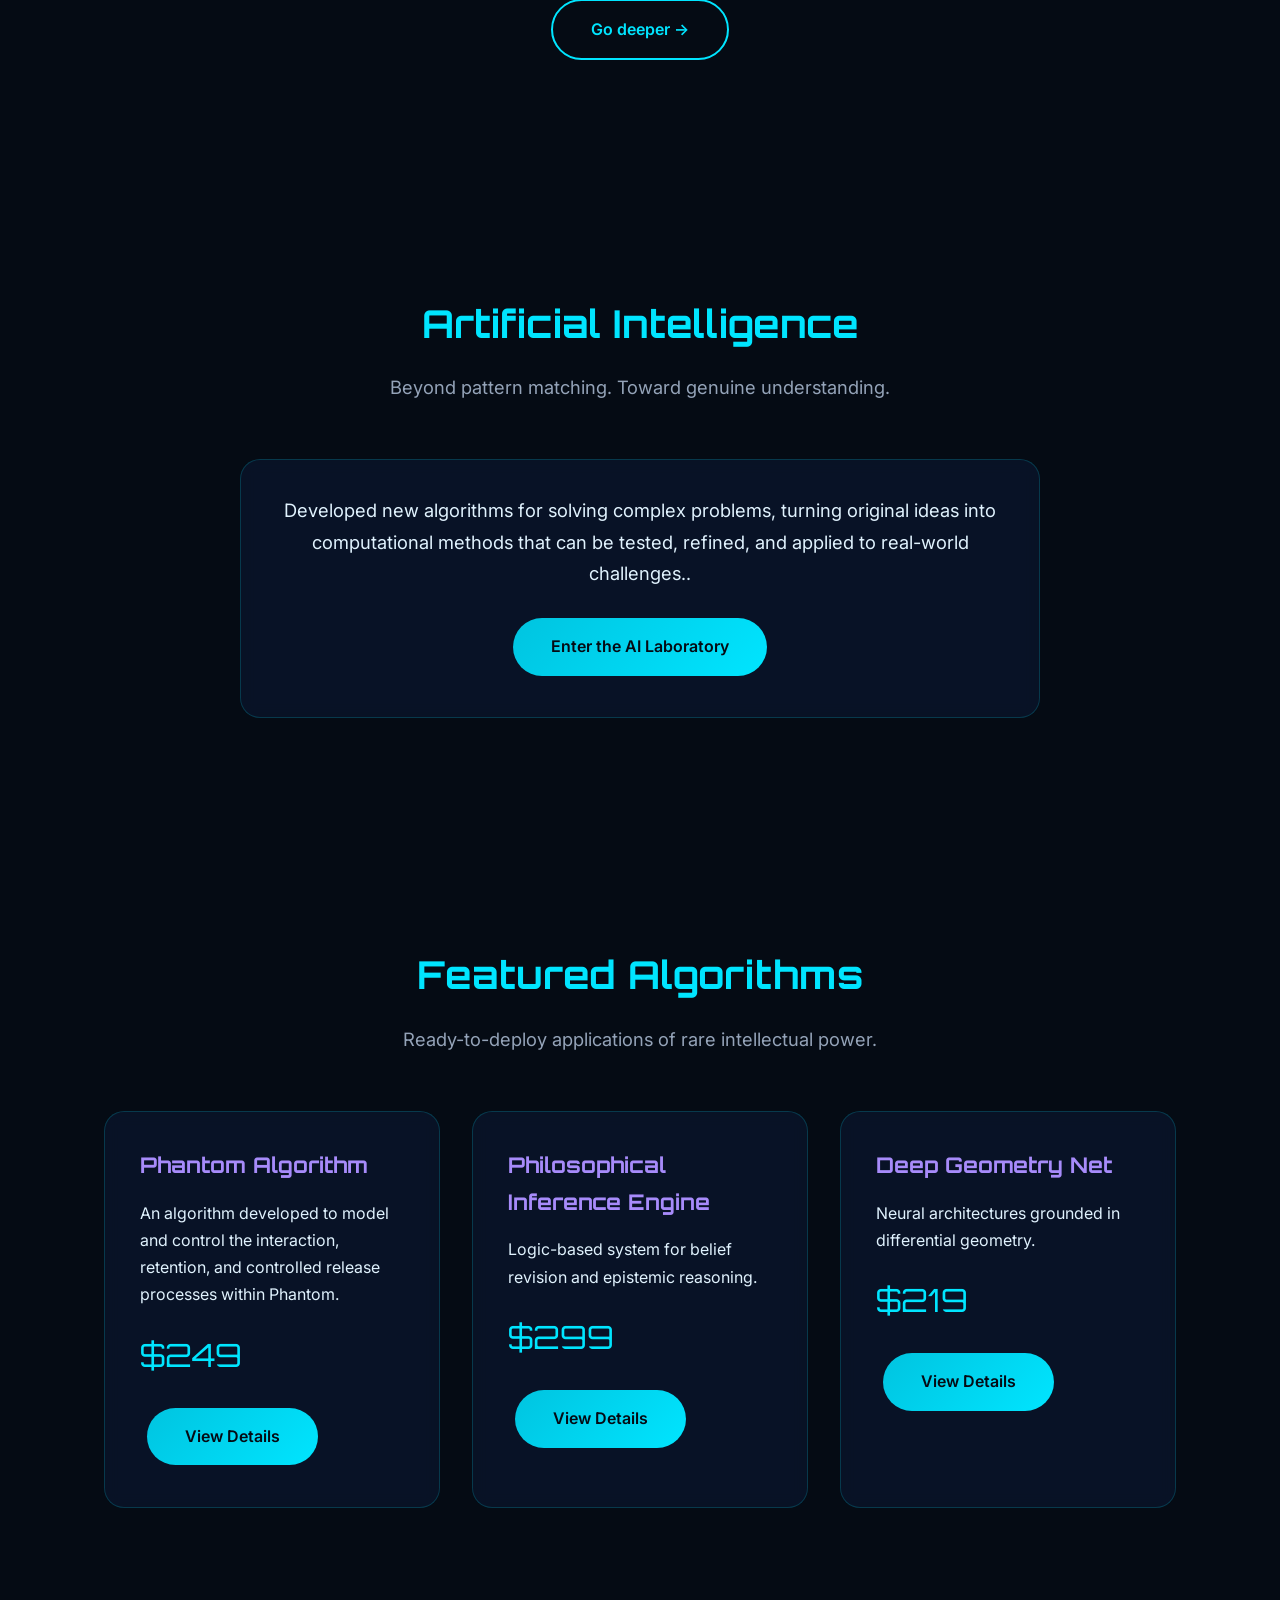
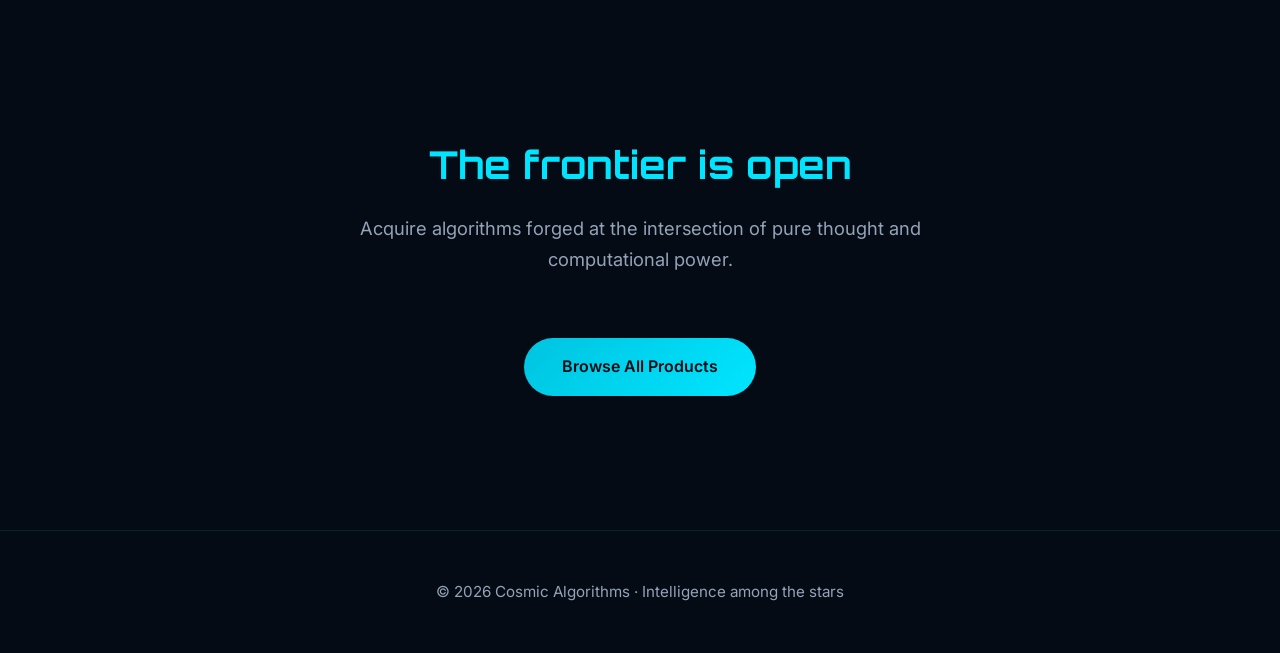
==== commit 13cdb245: "Update index.html" ====
--- a/index.html
+++ b/index.html
@@ -60,7 +60,7 @@
     <h2 class="section-title">Artificial Intelligence</h2>
     <p class="section-subtitle">Beyond pattern matching. Toward genuine understanding.</p>
     <div class="card" style="max-width:800px; margin:0 auto; text-align:center;">
-      <p style="font-size:1.15rem;">We create AI systems that reason, abstract, and illuminate. Transparent architectures grounded in formal theory — tools for researchers, creators, and visionaries who refuse black boxes.</p>
+      <p style="font-size:1.15rem;">Developed new algorithms for solving complex problems, turning original ideas into computational methods that can be tested, refined, and applied to real-world challenges..</p>
       <a href="ai.html" class="btn" style="margin-top:1.8rem;">Enter the AI Laboratory</a>
     </div>
   </section>
@@ -71,8 +71,8 @@
     <p class="section-subtitle">Ready-to-deploy applications of rare intellectual power.</p>
     <div class="grid">
       <div class="card">
-        <h3>Quantum Reasoner</h3>
-        <p>Probabilistic reasoning engine inspired by quantum information theory.</p>
+        <h3>Phantom Algorithm</h3>
+        <p>An algorithm developed to model and control the interaction, retention, and controlled release processes within Phantom.</p>
         <div class="price">$249</div>
         <a href="products.html" class="btn">View Details</a>
       </div>
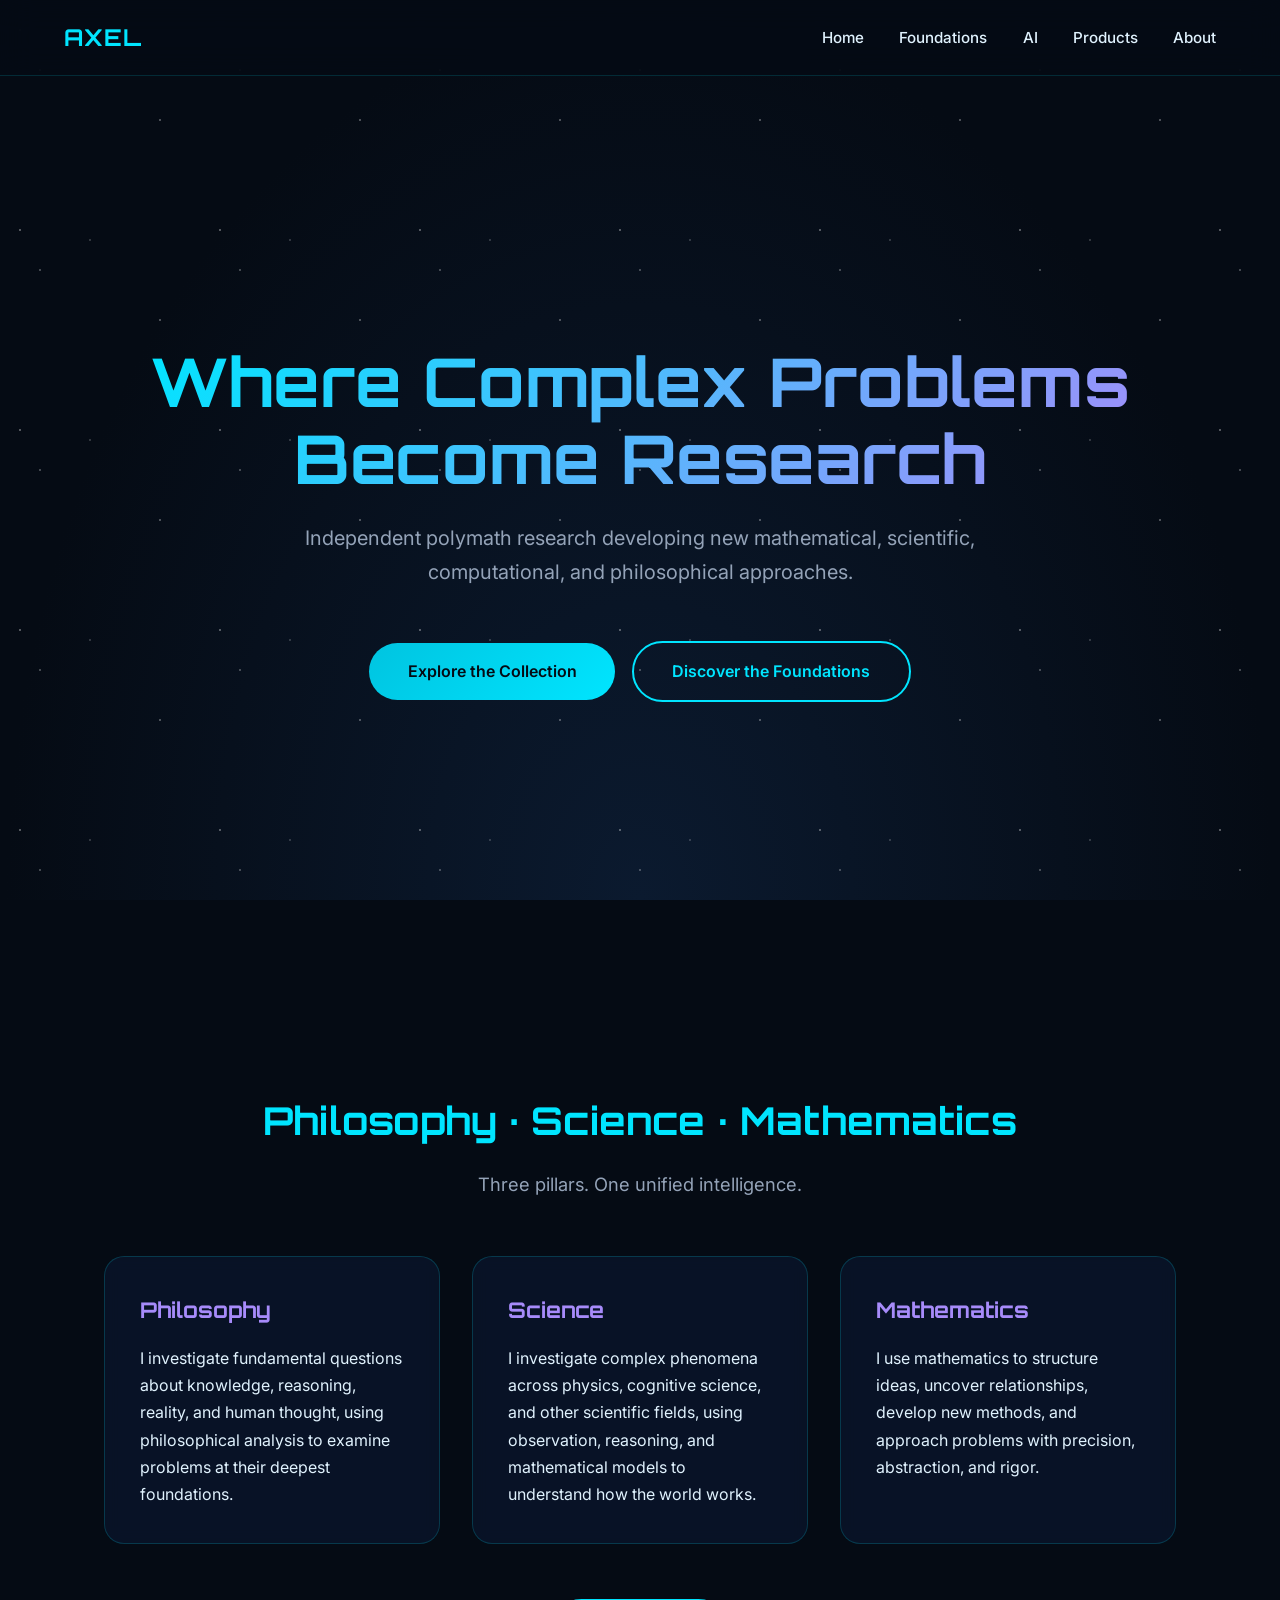
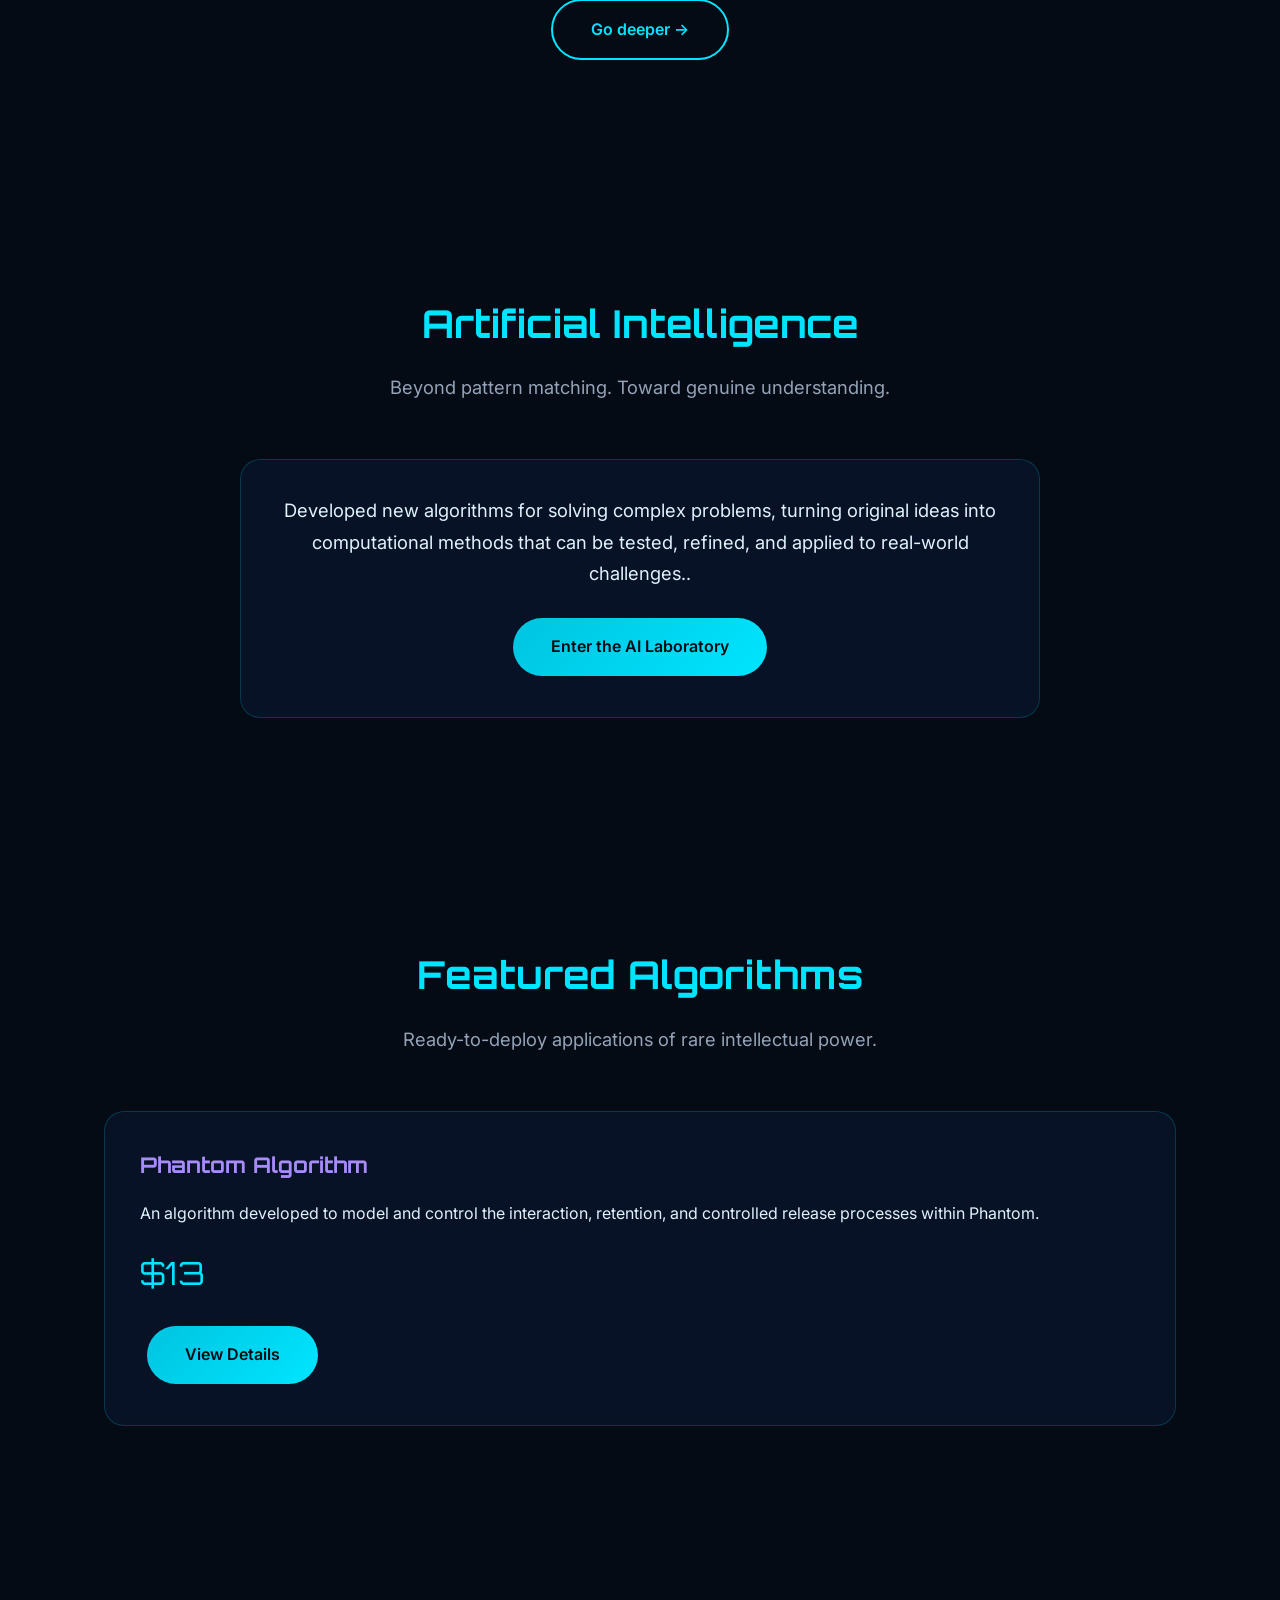
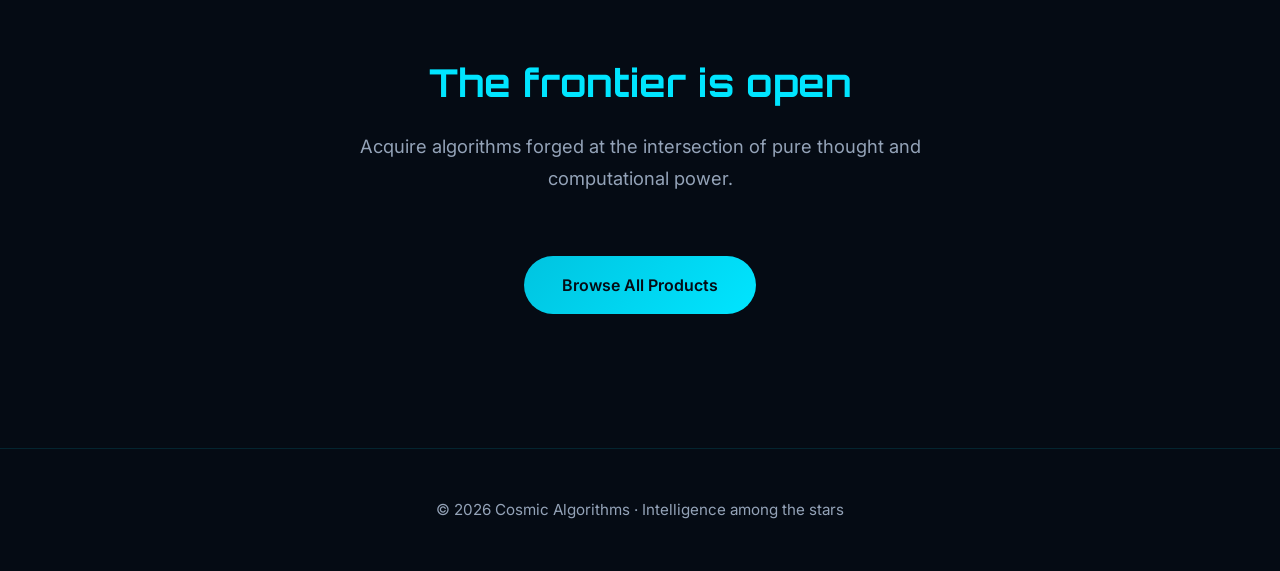
==== commit ae640c47: "Update index.html" ====
--- a/index.html
+++ b/index.html
@@ -73,22 +73,9 @@
       <div class="card">
         <h3>Phantom Algorithm</h3>
         <p>An algorithm developed to model and control the interaction, retention, and controlled release processes within Phantom.</p>
-        <div class="price">$249</div>
+        <div class="price">$13</div>
         <a href="products.html" class="btn">View Details</a>
       </div>
-      <div class="card">
-        <h3>Philosophical Inference Engine</h3>
-        <p>Logic-based system for belief revision and epistemic reasoning.</p>
-        <div class="price">$299</div>
-        <a href="products.html" class="btn">View Details</a>
-      </div>
-      <div class="card">
-        <h3>Deep Geometry Net</h3>
-        <p>Neural architectures grounded in differential geometry.</p>
-        <div class="price">$219</div>
-        <a href="products.html" class="btn">View Details</a>
-      </div>
-    </div>
   </section>
 
   <!-- FINAL CTA -->
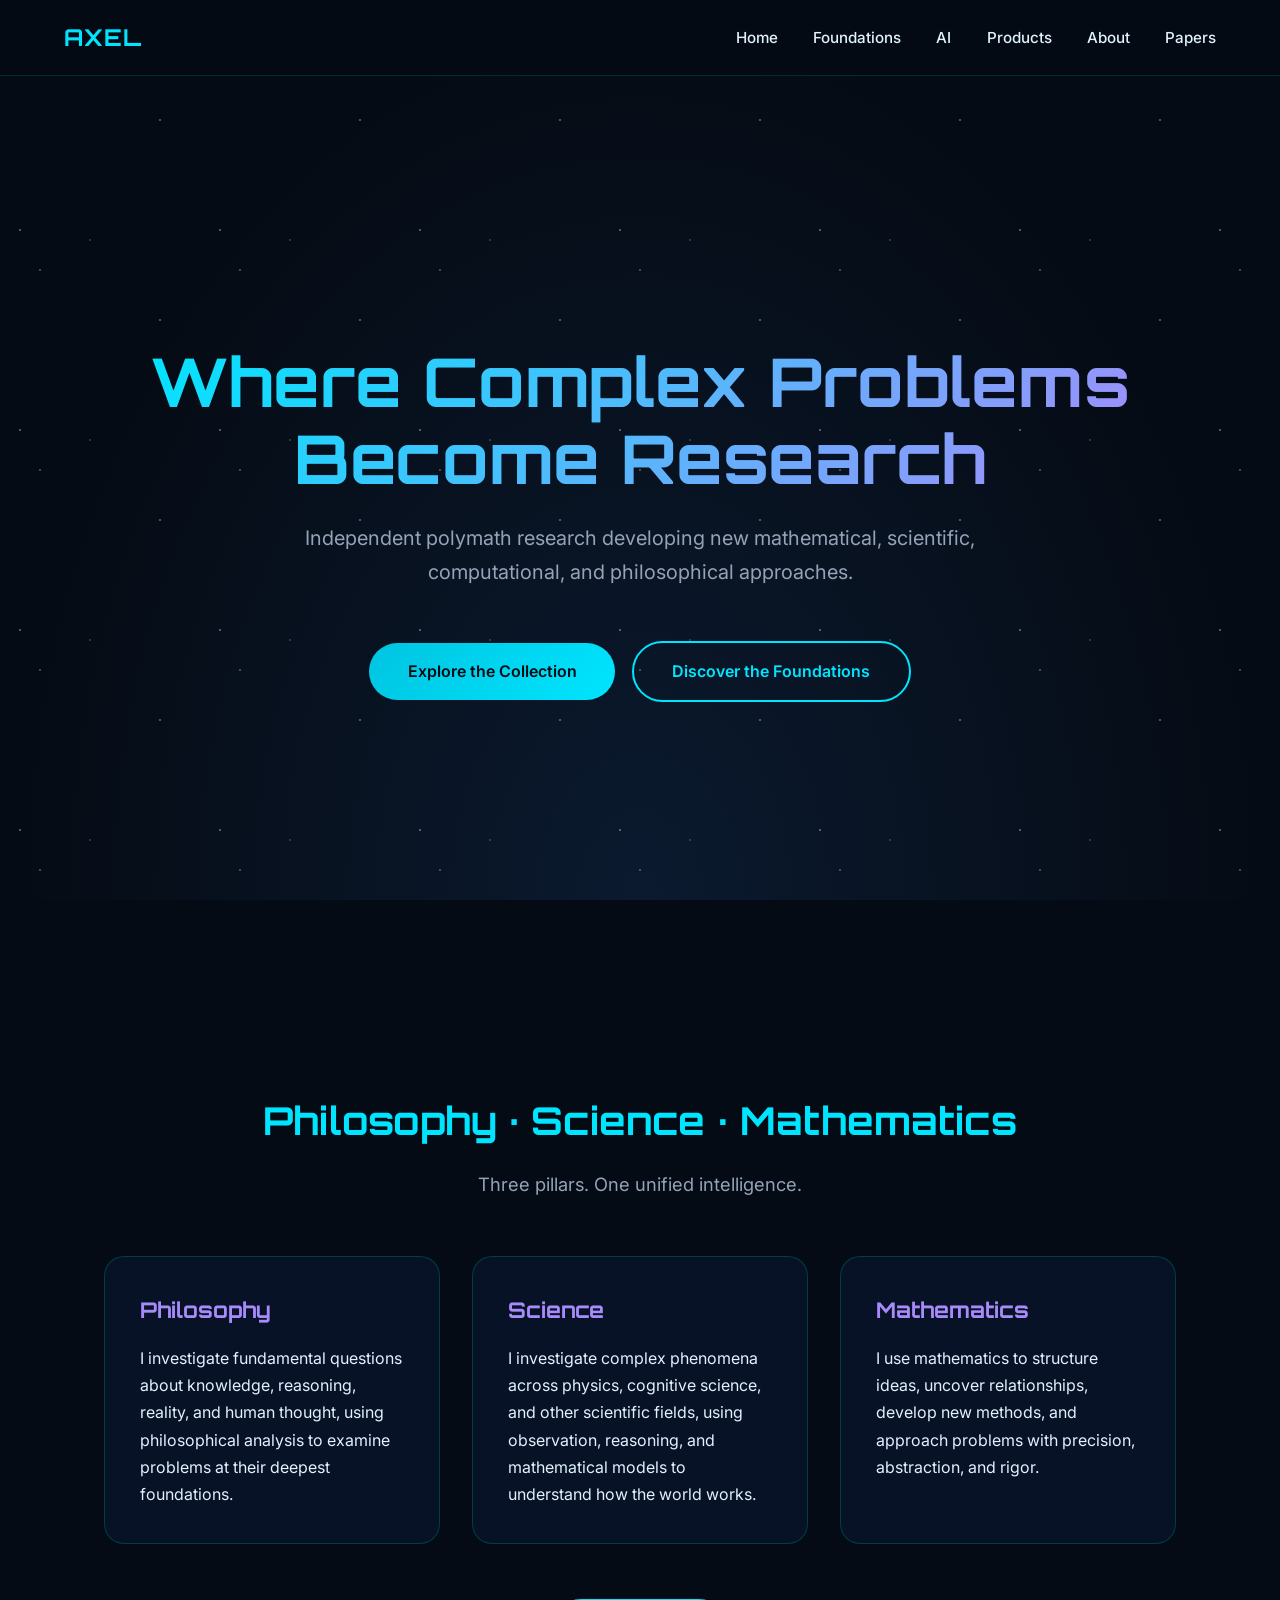
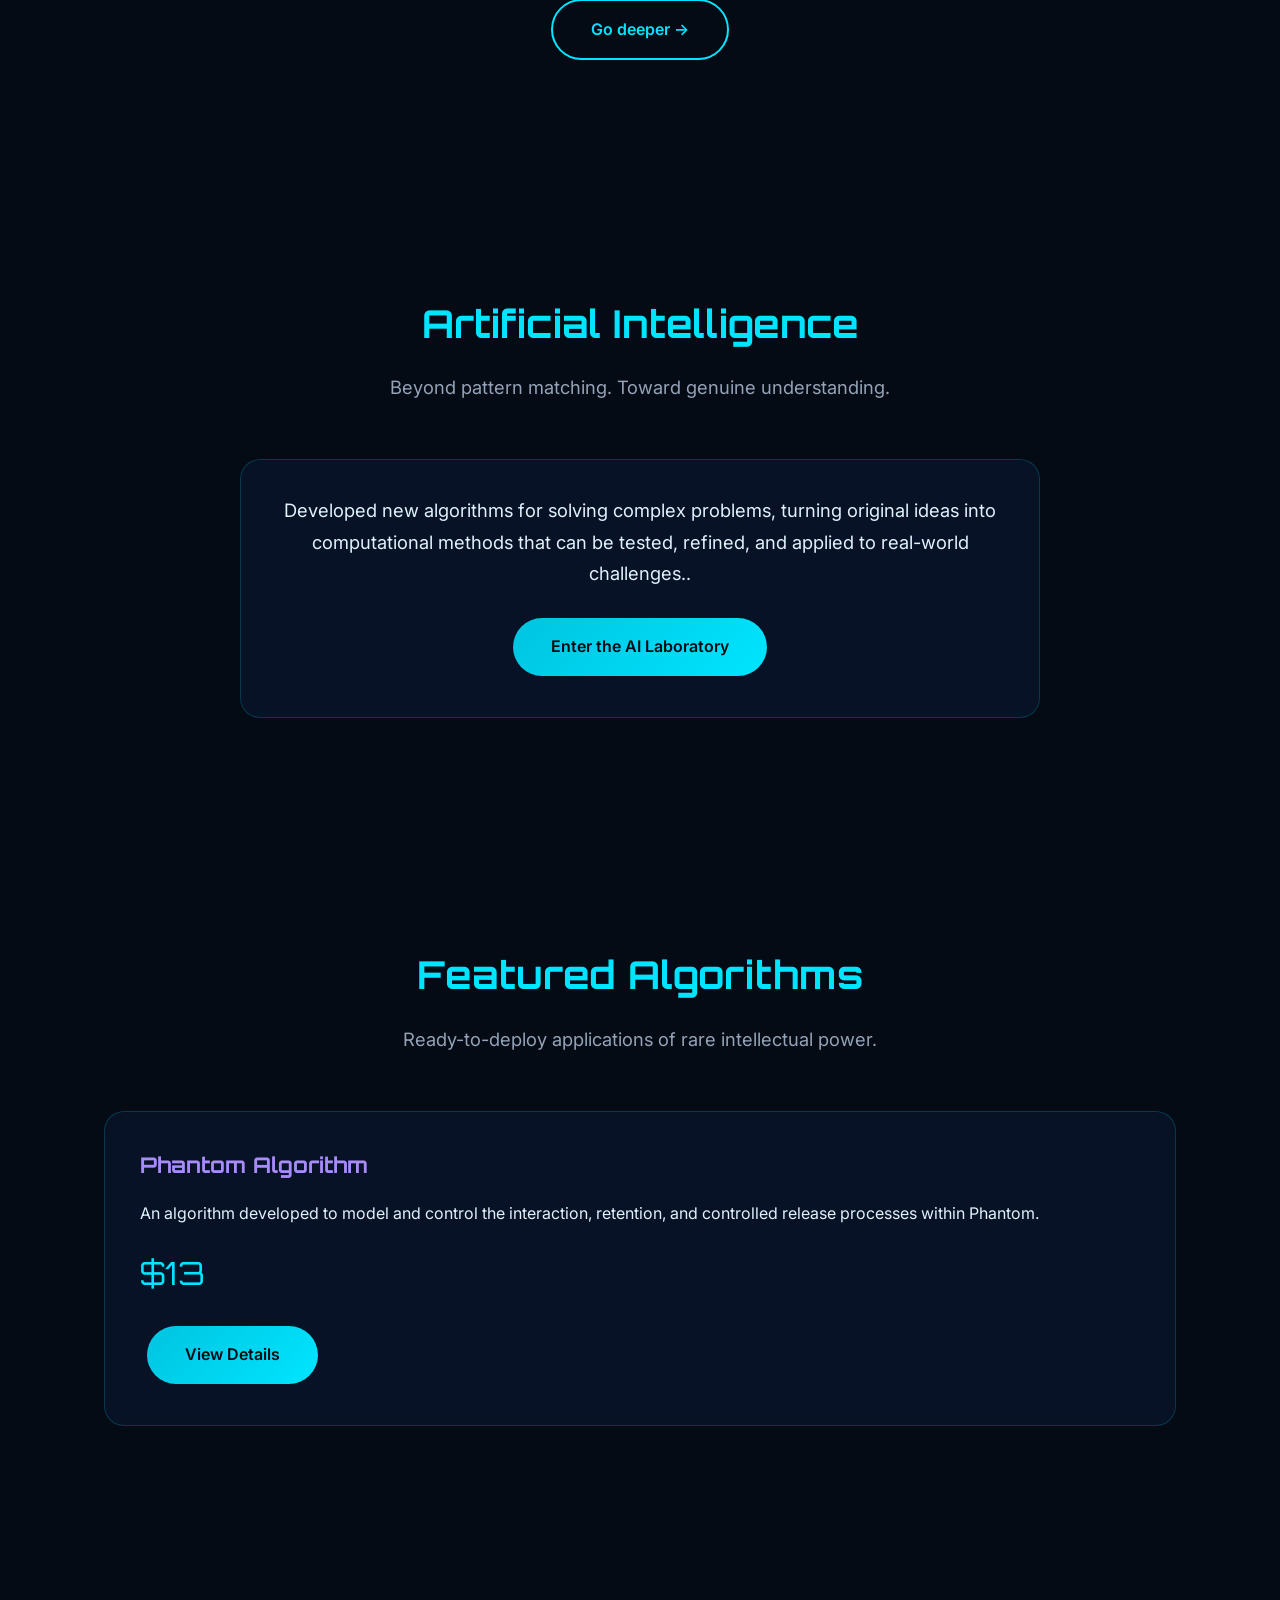
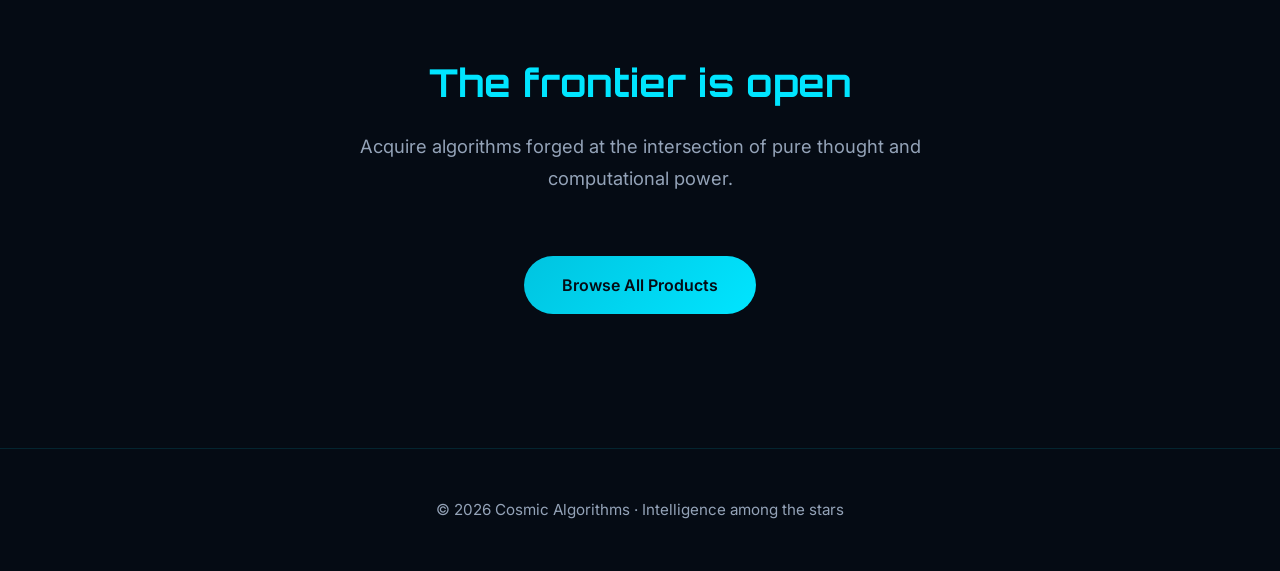
==== commit ca45e563: "Update index.html" ====
--- a/index.html
+++ b/index.html
@@ -3,7 +3,7 @@
 <head>
   <meta charset="UTF-8">
   <meta name="viewport" content="width=device-width, initial-scale=1.0">
-  <title>Cosmic Algorithms | Intelligence Beyond Limits</title>
+  <title>AXEL | Intelligence Beyond Limits</title>
   <link rel="stylesheet" href="style.css">
   <script src="script.js" defer></script>
 </head>
@@ -19,6 +19,7 @@
       <li><a href="ai.html">AI</a></li>
       <li><a href="products.html">Products</a></li>
       <li><a href="about.html">About</a></li>
+      <li><a href="papers.html">Papers</a></li>
     </ul>
   </nav>
 
